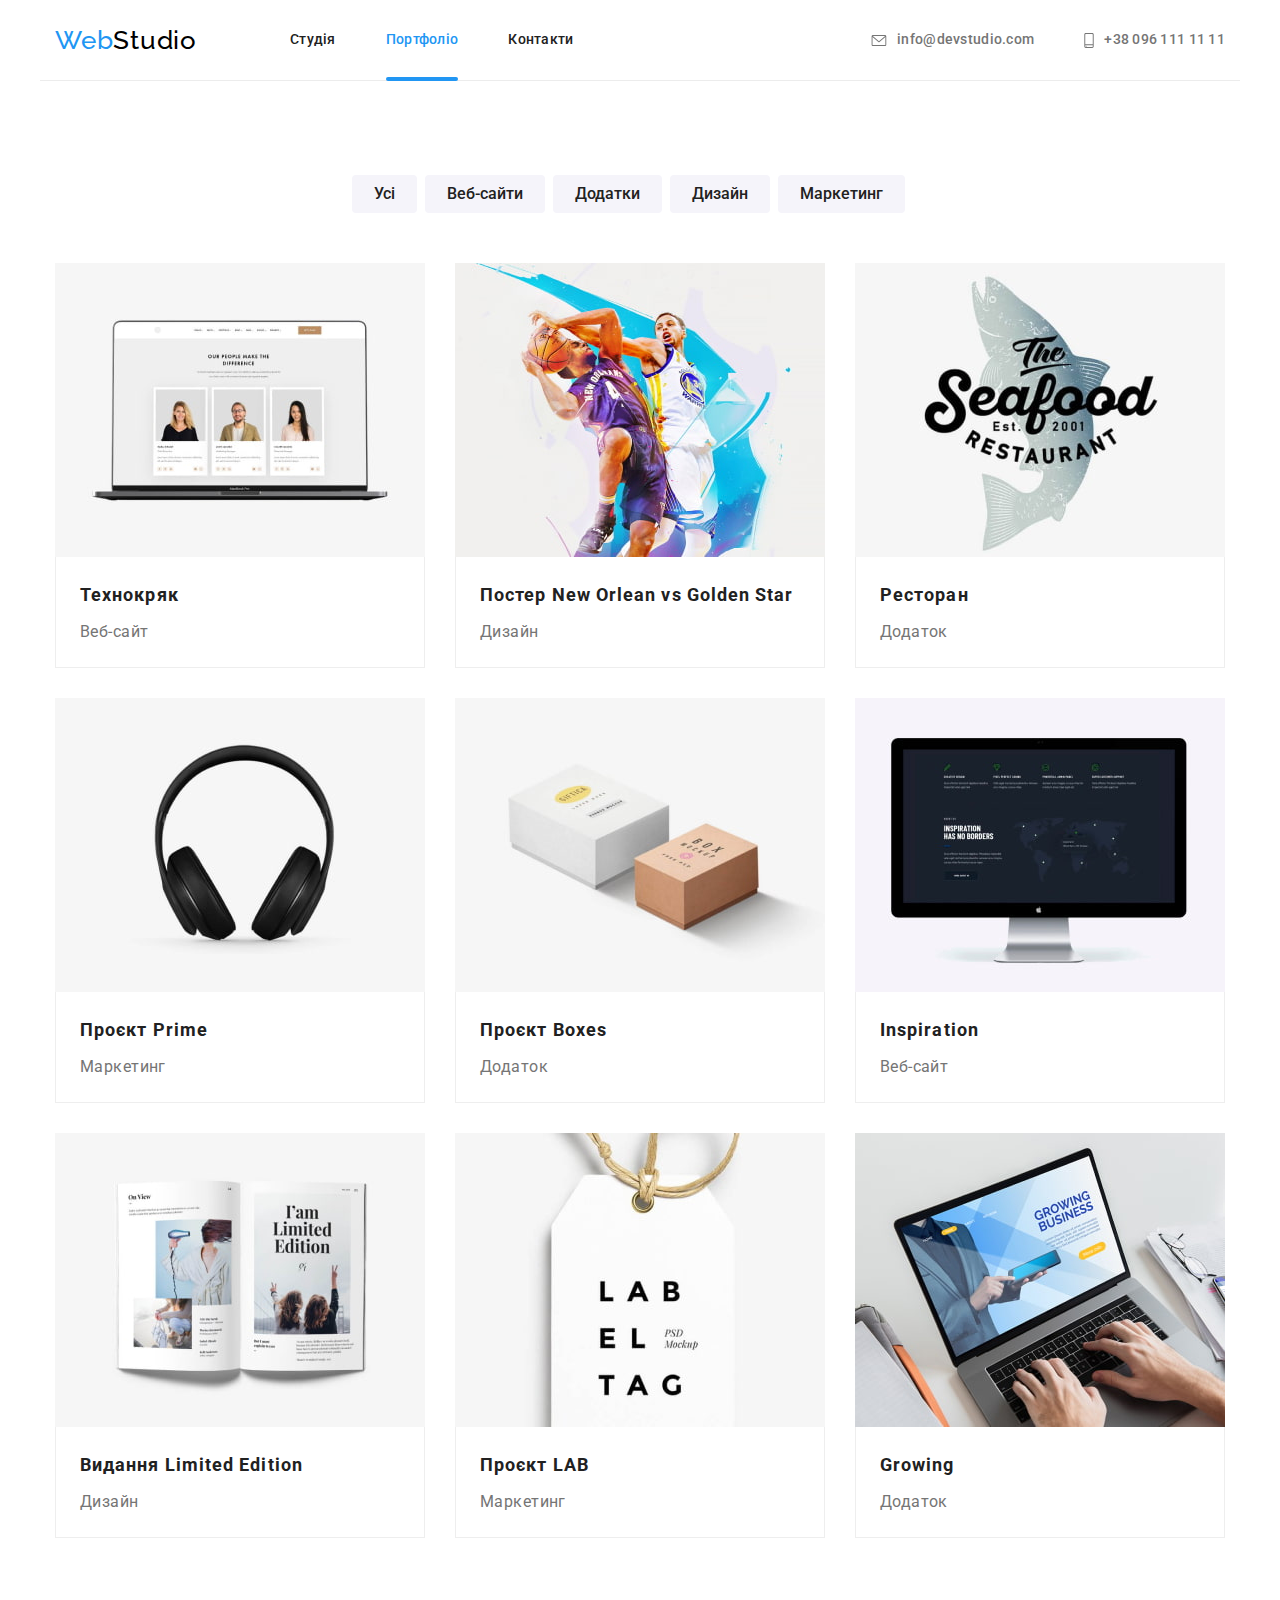
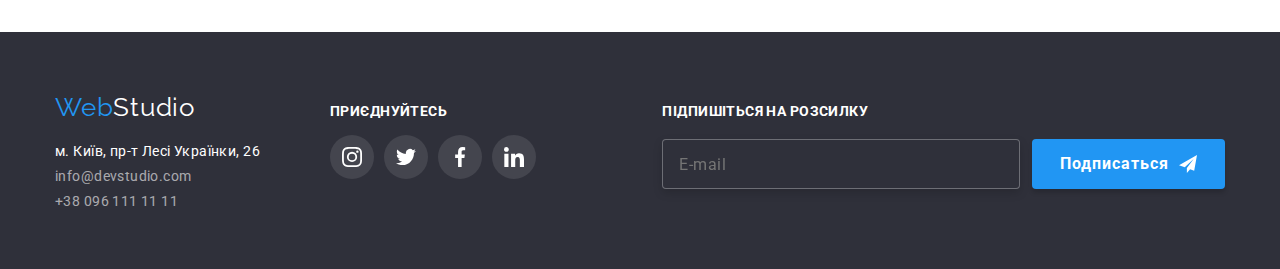
==== portfolio.html @ bc1f56de "1" ====
<!DOCTYPE html>
<html lang="uk">
  <head>
    <meta charset="UTF-8" />
    <meta http-equiv="X-UA-Compatible" content="IE=edge" />
    <meta name="viewport" content="width=device-width, initial-scale=1.0" />
    <title>портфоліо WebStudio</title>
    <link
      href="https://fonts.googleapis.com/css2?family=Raleway:wght@700&family=Roboto:wght@400;500;700;900&display=swap"
      rel="stylesheet"
    />
    <link
      rel="stylesheet"
      href="https://cdnjs.cloudflare.com/ajax/libs/modern-normalize/1.1.0/modern-normalize.min.css"
    />
    <link rel="stylesheet" href="./css/styles.css" />
  </head>
  <body>
    <header class="container">
      <div class="site__header">
        <nav class="site__nav">
          <a lang="en" href="./index.html" class="site__logo">
            <span class="site__halflogo">Web</span>Studio</a
          >
          <ul class="nav__menu">
            <li>
              <a href="./index.html" class="nav__link">Студія</a>
            </li>
            <li><a href="./portfolio.html" class="nav__link nav__link--current">Портфоліо</a></li>
            <li><a href="" class="nav__link">Контакти</a></li>
          </ul>
        </nav>
        <ul class="contacts">
          <li class="contacts__item">
            <a lang="en" href="mailto:info@devstudio.com" class="contacts__link">
              <svg class="contacts__icon" width="16" height="12">
                <use href="./images/icons.svg#icon-envelope"></use>
              </svg>
              info@devstudio.com
            </a>
          </li>
          <li class="contacts__item">
            <a href="tel:+380961111111" class="contacts__link">
              <svg class="contacts__icon" width="10" height="16">
                <use href="./images/icons.svg#icon-smartphone"></use>
              </svg>
              +38 096 111 11 11
            </a>
          </li>
        </ul>
      </div>
    </header>

    <main>
      <section class="section">
        <div class="container">
          <h1 class="hidden">Наше портфоліо</h1>
          <ul class="portfolio-filter">
            <li class="portfolio-filter__item">
              <button type="button" class="portfolio-filter__button">Усі</button>
            </li>
            <li class="portfolio-filter__item">
              <button type="button" class="portfolio-filter__button">Веб-сайти</button>
            </li>
            <li class="portfolio-filter__item">
              <button type="button" class="portfolio-filter__button">Додатки</button>
            </li>
            <li class="portfolio-filter__item">
              <button type="button" class="portfolio-filter__button">Дизайн</button>
            </li>
            <li class="portfolio-filter__item">
              <button type="button" class="portfolio-filter__button">Маркетинг</button>
            </li>
          </ul>
          <ul class="portfolio-project">
            <li class="portfolio-project__item">
              <a href="" class="project">
                <div class="project__overlay">
                  <img src="./images/8.jpg" alt="Технокряк" width="370" height="294" />
                  <div class="project__overlay project__overlay--active">
                    <p class="project__overlay-text">
                      Ресурс пропонує комплексні пропозиції з різним рівнем функціоналу та сервісів.
                      Все це дозволить відвідувачу отримати вичерпні відомості про компанію чи
                      приватну особу.
                    </p>
                  </div>
                </div>
                <div class="project__border">
                  <h2 class="project__title">Технокряк</h2>
                  <p class="project__category">Веб-сайт</p>
                </div>
              </a>
            </li>
            <li class="portfolio-project__item">
              <a href="" class="project">
                <div class="project__overlay">
                  <img
                    src="./images/9.jpg"
                    alt="Постер New Orlean vs Golden Star"
                    width="370"
                    height="294"
                  />
                  <div class="project__overlay project__overlay--active">
                    <p class="project__overlay-text">
                      Ресурс пропонує комплексні пропозиції з різним рівнем функціоналу та сервісів.
                      Все це дозволить відвідувачу отримати вичерпні відомості про компанію чи
                      приватну особу.
                    </p>
                  </div>
                </div>
                <div class="project__border">
                  <h2 class="project__title">Постер New Orlean vs Golden Star</h2>
                  <p class="project__category">Дизайн</p>
                </div>
              </a>
            </li>
            <li class="portfolio-project__item">
              <a href="" class="project">
                <div class="project__overlay">
                  <img src="./images/10.jpg" alt="Ресторан Seafood" width="370" height="294" />
                  <div class="project__overlay project__overlay--active">
                    <p class="project__overlay-text">
                      Ресурс пропонує комплексні пропозиції з різним рівнем функціоналу та сервісів.
                      Все це дозволить відвідувачу отримати вичерпні відомості про компанію чи
                      приватну особу.
                    </p>
                  </div>
                </div>
                <div class="project__border">
                  <h2 class="project__title">Ресторан</h2>
                  <p class="project__category">Додаток</p>
                </div>
              </a>
            </li>
            <li class="portfolio-project__item">
              <a href="" class="project">
                <div class="project__overlay">
                  <img src="./images/11.jpg" alt="Проєкт Prime" width="370" height="294" />
                  <div class="project__overlay project__overlay--active">
                    <p class="project__overlay-text">
                      Ресурс пропонує комплексні пропозиції з різним рівнем функціоналу та сервісів.
                      Все це дозволить відвідувачу отримати вичерпні відомості про компанію чи
                      приватну особу.
                    </p>
                  </div>
                </div>
                <div class="project__border">
                  <h2 class="project__title">Проєкт Prime</h2>
                  <p class="project__category">Маркетинг</p>
                </div>
              </a>
            </li>
            <li class="portfolio-project__item">
              <a href="" class="project">
                <div class="project__overlay">
                  <img src="./images/12.jpg" alt="Проєкт Boxes" width="370" height="294" />
                  <div class="project__overlay project__overlay--active">
                    <p class="project__overlay-text">
                      Ресурс пропонує комплексні пропозиції з різним рівнем функціоналу та сервісів.
                      Все це дозволить відвідувачу отримати вичерпні відомості про компанію чи
                      приватну особу.
                    </p>
                  </div>
                </div>
                <div class="project__border">
                  <h2 class="project__title">Проєкт Boxes</h2>
                  <p class="project__category">Додаток</p>
                </div>
              </a>
            </li>
            <li class="portfolio-project__item">
              <a href="" class="project">
                <div class="project__overlay">
                  <img
                    src="./images/13.jpg"
                    alt="Inspiration has no project__borders"
                    width="370"
                    height="294"
                  />
                  <div class="project__overlay project__overlay--active">
                    <p class="project__overlay-text">
                      Ресурс пропонує комплексні пропозиції з різним рівнем функціоналу та сервісів.
                      Все це дозволить відвідувачу отримати вичерпні відомості про компанію чи
                      приватну особу.
                    </p>
                  </div>
                </div>
                <div class="project__border">
                  <h2 class="project__title">Inspiration</h2>
                  <p class="project__category">Веб-сайт</p>
                </div>
              </a>
            </li>
            <li class="portfolio-project__item">
              <a href="" class="project">
                <div class="project__overlay">
                  <img
                    src="./images/14.jpg"
                    alt="Видання Limited Edition"
                    width="370"
                    height="294"
                  />
                  <div class="project__overlay project__overlay--active">
                    <p class="project__overlay-text">
                      Ресурс пропонує комплексні пропозиції з різним рівнем функціоналу та сервісів.
                      Все це дозволить відвідувачу отримати вичерпні відомості про компанію чи
                      приватну особу.
                    </p>
                  </div>
                </div>
                <div class="project__border">
                  <h2 class="project__title">Видання Limited Edition</h2>
                  <p class="project__category">Дизайн</p>
                </div>
              </a>
            </li>
            <li class="portfolio-project__item">
              <a href="" class="project">
                <div class="project__overlay">
                  <img src="./images/15.jpg" alt="Проєкт LAB" width="370" height="294" />
                  <div class="project__overlay project__overlay--active">
                    <p class="project__overlay-text">
                      Ресурс пропонує комплексні пропозиції з різним рівнем функціоналу та сервісів.
                      Все це дозволить відвідувачу отримати вичерпні відомості про компанію чи
                      приватну особу.
                    </p>
                  </div>
                </div>
                <div class="project__border">
                  <h2 class="project__title">Проєкт LAB</h2>
                  <p class="project__category">Маркетинг</p>
                </div>
              </a>
            </li>
            <li class="portfolio-project__item">
              <a href="" class="project">
                <div class="project__overlay">
                  <img src="./images/16.jpg" alt="Growing Business" width="370" height="294" />
                  <div class="project__overlay project__overlay--active">
                    <p class="project__overlay-text">
                      Ресурс пропонує комплексні пропозиції з різним рівнем функціоналу та сервісів.
                      Все це дозволить відвідувачу отримати вичерпні відомості про компанію чи
                      приватну особу.
                    </p>
                  </div>
                </div>
                <div class="project__border">
                  <h2 class="project__title">Growing</h2>
                  <p class="project__category">Додаток</p>
                </div>
              </a>
            </li>
          </ul>
        </div>
      </section>
    </main>

    <footer class="footer">
      <div class="container container__footer">
        <div>
          <a lang="en" href="./index.html" class="site__logo site__logo--white">
            <span class="site__halflogo">Web</span>Studio</a
          >
          <address class="address">
            <ul class="address__list">
              <li class="address__item">
                <a
                  class="address__link"
                  href="https://www.google.com/maps/place/%D0%B1%D1%83%D0%BB.+%D0%9B%D0%B5%D1%81%D0%B8+%D0%A3%D0%BA%D1%80%D0%B0%D0%B8%D0%BD%D0%BA%D0%B8,+26,+%D0%9A%D0%B8%D0%B5%D0%B2,+02000/@50.4265807,30.5383858,17z/data=!3m1!4b1!4m5!3m4!1s0x40d4cf0e033ecbe9:0x57a4dffefec77da0!8m2!3d50.4265807!4d30.5383858"
                  target="_blank"
                  rel="noopener noreferrer"
                  >м. Київ, пр-т Лесі Українки, 26</a
                >
              </li>
              <li class="address__item">
                <a lang="en" href="mailto:info@devstudio.com" class="contacts-footer">
                  info@devstudio.com</a
                >
              </li>
              <li class="address__item">
                <a href="tel:+380961111111" class="contacts-footer">+38 096 111 11 11</a>
              </li>
            </ul>
          </address>
        </div>
        <div>
          <b class="makeit">ПРИЄДНУЙТЕСЬ</b>
          <ul class="social-networks">
            <li class="social-networks__item">
              <a href="" class="social-networks__link social-networks__link--white">
                <svg class="social-networks__icon" width="20" height="20">
                  <use href="./images/icons.svg#icon-instagram"></use>
                </svg>
              </a>
            </li>
            <li class="social-networks__item">
              <a href="" class="social-networks__link social-networks__link--white">
                <svg class="social-networks__icon" width="20" height="20">
                  <use href="./images/icons.svg#icon-twitter"></use>
                </svg>
              </a>
            </li>
            <li class="social-networks__item">
              <a href="" class="social-networks__link social-networks__link--white">
                <svg class="social-networks__icon" width="20" height="20">
                  <use href="./images/icons.svg#icon-facebook"></use>
                </svg>
              </a>
            </li>
            <li class="social-networks__item">
              <a href="" class="social-networks__link social-networks__link--white">
                <svg class="social-networks__icon" width="20" height="20">
                  <use href="./images/icons.svg#icon-linkedin"></use>
                </svg>
              </a>
            </li>
          </ul>
        </div>
        <div class="form-subscribe">
          <form class="form-subscribe__body">
            <b class="makeit">ПІДПИШІТЬСЯ НА РОЗСИЛКУ</b>
            <div class="form-subscribe__content">
              <label for="mail"></label>
              <input
                class="form-subscribe__input"
                type="email"
                name="mail"
                id="mail"
                placeholder="E-mail"
              />
              <button class="form-subscribe__button" type="button">
                Подписаться
                <svg class="form-subscribe__icon" width="18" height="18">
                  <use href="./images/icons.svg#icon-icon-send"></use>
                </svg>
              </button>
            </div>
          </form>
        </div>
      </div>
    </footer>
        </div>
      </div>
    </footer>
  </body>
</html>
---- css/styles.css ----
/*  ОСНОВНОЕ */

:root {
  --primary-text-color: #212121;
  --interactive-color: #2196f3;
  --secondary-text-color: #757575;
  --background-text-color: #ffffff;
  --logo-color-header: #000000;
  --footer-backgroud-color: #2f303a;
  --background-section-color: #f5f4fa;
  --border-color: #eeeeee;
  --color-icons: #afb1b8;
}

body {
  background-color: #ffffff;
  color: var(--primary-text-color);
  font-family: Roboto, sans-serif;
  font-size: 14px;
  letter-spacing: 0.03em;
}

.container {
  margin-right: auto;
  margin-left: auto;
  width: 1200px;
  padding-left: 15px;
  padding-right: 15px;
}

.section {
  padding-top: 94px;
  padding-bottom: 94px;
  background-color: var(--background-text-color);
}

.section:nth-child(2) {
  padding-bottom: 0px;
}

.section:nth-child(4) {
  background-color: var(--background-section-color);
}

h1,
h2,
h3,
h4,
h5,
h6 {
  margin-top: 0;
  margin-bottom: 0;
}

p {
  margin-top: 0;
  margin-bottom: 0;
}

ul {
  margin: 0;
  padding: 0;
  list-style: none;
}

img {
  display: block;
  max-width: 100%;
  height: auto;
}

/* ЛОГОТИП ХЕДЕР */

.site__halflogo {
  color: var(--interactive-color);
}

.site__logo {
  color: var(--logo-color-header);
  font-family: Raleway, sans-serif;
  font-size: 26px;
  line-height: 1.19;
  text-decoration: none;
  letter-spacing: 0.03em;
}

/* ХЕДЕР */

header {
  border-bottom: 1px solid #ececec;
}

.site__header {
  display: flex;
  color: var(--secondary-text-color);
  letter-spacing: 0.02em;
  font-weight: 500;
  line-height: 1.14;
  align-items: center;
}

.site__nav {
  display: flex;
  align-items: center;
}

.nav__menu {
  display: flex;
  margin-left: 93px;
  gap: 50px;

  transition-property: color;
  transition-duration: 250ms;
  transition-timing-function: cubic-bezier(0.4, 0, 0.2, 1);
}

.nav__menu .link:hover,
.nav__menu .link:focus {
  color: var(--interactive-color);
}

.nav__link {
  padding-top: 32px;
  padding-bottom: 32px;
  display: block;
}

.contacts {
  display: flex;
  list-style: none;
  margin-left: auto;
}

.contacts__item:last-child {
  margin-left: 50px;
}

.contacts__link {
  display: flex;
  color: var(--secondary-text-color);
  letter-spacing: 0.02em;
  text-decoration: none;
  fill: currentColor;
  align-items: center;

  transition-property: color, fill;
  transition-duration: 250ms;
  transition-timing-function: cubic-bezier(0.4, 0, 0.2, 1);
}

.contacts__link:hover,
.contacts__link:focus {
  fill: var(--interactive-color);
  color: var(--interactive-color);
}

.contacts__icon {
  margin-right: 10px;
  padding-top: 1px;
}

/* НИЖНЕЕ ПОДЧЕРКИВАНИЕ */

.nav__link {
  text-decoration: none;
  color: var(--primary-text-color);
}

.nav__link:hover,
.nav__link:focus {
  color: var(--interactive-color);
}

.nav__link--current {
  position: relative;
  color: var(--interactive-color);
}

.nav__link--current::after {
  content: '';
  position: absolute;
  background-color: var(--interactive-color);
  border-radius: 2px;
  width: 100%;
  height: 4px;
  bottom: -1px;
  left: 0;
}

/* ГЛАВНАЯ СЕКЦИЯ */

.hero__page {
  padding-top: 200px;
  padding-bottom: 200px;
  text-align: center;
}

.hero__title {
  color: var(--background-text-color);
  letter-spacing: 0.06em;
  font-size: 44px;
  line-height: 1.36;
  font-weight: 900;
  width: 696px;
  margin-left: auto;
  margin-right: auto;
}

.hero__overlay {
  height: 600px;
  max-width: 1600px;
  margin-left: auto;
  margin-right: auto;
  background-image: linear-gradient(to right, rgba(47, 48, 58, 0.4), rgba(47, 48, 58, 0.4)),
    url(../images/main-background.jpg);
  background-size: cover;
  background-position: center;
  background-color: #c4c4c4;
}

.hero__button {
  color: var(--background-text-color);
  background-color: var(--interactive-color);
  letter-spacing: 0.06em;
  font-weight: 700;
  font-size: 16px;
  line-height: 1.88;
  cursor: pointer;
  border-radius: 4px;
  padding: 10px 32px;
  min-width: 130px;
  border: 0 solid transparent;
  margin-top: 30px;

  transition-property: box-shadow, background-color;
  transition-duration: 250ms;
  transition-timing-function: cubic-bezier(0.4, 0, 0.2, 1);
}

/* СЕКЦИЯ ПРЕИМУЩЕСТВА */

.advantage {
  display: flex;
  padding: initial;
  gap: 30px;
}

.advantage__item {
  width: 270px;
  margin-right: 30px;
  list-style: none;
  background-color: var(--background-text-color);
  text-align: left;
  margin: 0;
}

.advantage__body {
  background-color: var(--background-section-color);
  border-radius: 4px;
  margin-bottom: 30px;
  height: 120px;
  display: flex;
  align-items: center;
  justify-content: center;
}

.advantage__subtitle {
  color: var(--primary-text-color);
  font-weight: 700;
  line-height: 1.14;
  margin-bottom: 10px;
  font-size: 14px;
}

.advantage__text {
  color: var(--secondary-text-color);
  line-height: 1.71;
}

/* СЕКЦИЯ СПЕЦИАЛИЗАЦИЯ */

.specialization {
  display: flex;
  padding: initial;
  list-style: none;
}

.specialization__item {
  margin-right: 30px;
  background-color: var(--border-color);
}

.specialization__item:last-child {
  margin-right: 0;
}

.section__title {
  text-align: center;
  font-size: 36px;
  line-height: 1.16;
  font-weight: 700;
  margin-bottom: 50px;
  color: var(--primary-text-color);
}

.specialization__body {
  position: relative;
}

.specialization__text {
  position: absolute;

  font-style: normal;
  font-weight: 700;
  line-height: 1.14;
  letter-spacing: 0.03em;
  color: var(--background-text-color);

  padding-bottom: 27px;
  bottom: 0px;
  transition: 250ms opacity cubic-bezier(0.4, 0, 0.2, 1);
  opacity: 1;
  width: 100%;
  height: 100%;
  display: flex;
  align-items: flex-end;
  justify-content: center;
}

.specialization__body::before {
  content: '';
  position: absolute;

  width: 370px;
  height: 70px;
  background: rgba(47, 48, 58, 0.8);
  opacity: 1;
  bottom: 0;
  transition: 250ms opacity cubic-bezier(0.4, 0, 0.2, 1);
}

/* СЕКЦИЯ КОМАНДА */

.teammates {
  display: flex;
}

.teammates__item {
  margin-right: 30px;
  background-color: var(--background-text-color);
  box-shadow: 0px 1px 3px rgba(0, 0, 0, 0.12), 0px 1px 1px rgba(0, 0, 0, 0.14),
    0px 2px 1px rgba(0, 0, 0, 0.2);
  border-radius: 0px 0px 4px 4px;
  text-align: center;
}

.teammates__item:last-child {
  margin-right: 0;
}

.teammates__name {
  color: var(--primary-text-color);
  font-weight: 500;
  font-size: 16px;
  line-height: 1.19;
}

.teammates__profession {
  color: var(--secondary-text-color);
  font-size: 16px;
  line-height: 1.19;
  margin-top: 10px;
}

.teammates__text {
  padding-top: 30px;
  padding-bottom: 30px;
}

.social-networks {
  display: flex;
  justify-content: center;
  gap: 10px;
  padding-top: 16px;
}

.social-networks__item {
  width: 44px;
}

.social-networks__link {
  fill: var(--color-icons);
  height: 44px;
  width: 100%;
  display: flex;
  justify-content: center;
  align-items: center;
  background-color: #2196f3;
  background: rgba(255, 255, 255, 0.1);
  border-radius: 50%;

  transition-property: fill, border-radius, background-color;
  transition-duration: 250ms;
  transition-timing-function: cubic-bezier(0.4, 0, 0.2, 1);
}

.social-networks__link:hover,
.social-networks__link:focus {
  fill: var(--background-text-color);
  background-color: var(--interactive-color);
  border-radius: 50%;
}

/* СЕКЦИЯ ПОРТФОЛИО (Кнопки) */

.portfolio-filter {
  display: flex;
  list-style: none;
  padding-left: 0;
  margin-bottom: 50px;
  gap: 8px;
}

.portfolio-filter__item:last-child {
  margin-right: 298px;
}

.portfolio-filter__item:first-child {
  margin-left: 297px;
}

.portfolio-filter__button:hover,
.portfolio-filter__button:focus {
  box-shadow: 0px 4px 4px rgba(0, 0, 0, 0.15);
  background-color: var(--interactive-color);
  color: var(--background-text-color);
  box-shadow: 0px 3px 1px rgba(0, 0, 0, 0.1), 0px 1px 2px rgba(0, 0, 0, 0.08),
    0px 2px 2px rgba(0, 0, 0, 0.12);
}

.portfolio-filter__button {
  font-family: inherit;
  color: var(--primary-text-color);
  background-color: var(--background-section-color);
  font-weight: 500;
  font-size: 16px;
  line-height: 1.63;
  cursor: pointer;
  border-radius: 4px;
  padding: 6px 22px;
  border: 0 solid transparent;

  transition-property: box-shadow, color, background-color;
  transition-duration: 250ms;
  transition-timing-function: cubic-bezier(0.4, 0, 0.2, 1);
}

/* Секция ПОРТФОЛИО (ПРОЕКТЫ) */

.portfolio {
  background-color: var(--background-text-color);
}

.portfolio-project {
  display: flex;
  flex-wrap: wrap;
  list-style: none;
  padding-left: 0;
}

.portfolio-project__item {
  width: calc((100% - 2 * 30px) / 3);
  background-color: var(--background-text-color);
  margin-right: 30px;
  margin-bottom: 30px;
}

.portfolio-project__item:nth-child(3n) {
  margin-right: 0;
}

.portfolio-project__item:nth-last-child(-n + 3) {
  margin-bottom: 0;
}

.project {
  display: block;
  text-decoration: none;

  transition-property: box-shadow;
  transition-duration: 250ms;
  transition-timing-function: cubic-bezier(0.4, 0, 0.2, 1);
}

.project:hover {
  box-shadow: 0px 1px 1px rgba(0, 0, 0, 0.12), 0px 4px 4px rgba(0, 0, 0, 0.06),
    1px 4px 6px rgba(0, 0, 0, 0.16);
}

.project__title {
  color: var(--primary-text-color);
  font-size: 18px;
  line-height: 2;
  letter-spacing: 0.06em;
}

.project__category {
  color: var(--secondary-text-color);
  font-size: 16px;
  line-height: 1.88;
  margin-top: 4px;
}

.project__border {
  padding-top: 20px;
  padding-bottom: 20px;
  padding-left: 24px;
  padding-right: 24px;
  border-left: 1px solid var(--border-color);
  border-right: 1px solid var(--border-color);
  border-bottom: 1px solid var(--border-color);
}

/*ОВЕРЛЕЙ ПОРТФОЛИО*/

.project__overlay {
  position: relative;
  overflow: hidden;
}

.project__overlay--active {
  position: absolute;
  display: flex;
  width: 100%;
  height: 100%;
  opacity: 1;
  transition: opacity 250ms cubic-bezier(0.4, 0, 0.2, 1);
  background: rgba(33, 150, 243, 0.9);
}

.portfolio-project__item:hover .project__overlay--active,
.portfolio-project__item:focus .project__overlay--active {
  top: 100%;
  transform: translate(0%, -100%);
  transition: transform 250ms cubic-bezier(0.4, 0, 0.2, 1);
}

.project__overlay-text {
  color: var(--background-text-color);
  font-size: 18px;
  line-height: 1.56;
  letter-spacing: 0.03em;
  display: flex;
  align-items: center;
  padding-left: 24px;
  padding-right: 24px;
}

/* СЕКЦИЯ ПОСТОЯННЫХ КЛИЕНТОВ */

.clients {
  display: flex;
  gap: 30px;
}

.clients__link {
  display: block;
  border: 1px solid var(--color-icons);
  border-radius: 4px;
  cursor: pointer;
  width: 170px;
  height: 92px;
  fill: var(--color-icons);
  display: flex;
  align-items: center;
  justify-content: center;

  transition-property: fill, border-color;
  transition-duration: 250ms;
  transition-timing-function: cubic-bezier(0.4, 0, 0.2, 1);
}

.clients__link:hover,
.clients__link:focus {
  fill: var(--interactive-color);
  border-color: var(--interactive-color);
}

/* ФУТЕР */

.footer {
  color: var(--background-text-color);
  padding-top: 60px;
  padding-bottom: 60px;
  background-color: var(--footer-backgroud-color);
}

.container__footer {
  display: flex;
  align-items: baseline;
}

.site__logo--white {
  color: var(--background-text-color);
}

.address {
  font-style: normal;
  margin-top: 20px;
}

.address__list {
  display: block;
  flex-wrap: wrap;
  padding: initial;
  margin-right: 70px;
}

.address__item {
  margin-bottom: 9px;
  list-style: none;
}

.address__item:last-child {
  margin-bottom: 0;
}

.makeit {
  font-weight: 700;
  font-size: 14px;
  line-height: 1.14px;
  letter-spacing: 0.03em;
  color: var(--background-text-color);
}

.address__link {
  transition-property: color;
  transition-duration: 250ms;
  transition-timing-function: cubic-bezier(0.4, 0, 0.2, 1);
  text-decoration: none;
  color: var(--background-text-color);
}

.address__link:hover,
.address__link:focus {
  color: var(--interactive-color);
}

.social-networks__link--white {
  fill: var(--background-text-color);
}

/* ФОРМА ФУТЕР*/

.form-subscribe {
  display: flex;
  margin-left: auto;
  background-color: #2196f3;
  background-color: var(--footer-backgroud-color);
}

.form-subscribe__body {
  display: block;
}

.form-title {
  font-weight: 700;
  line-height: 1.14;
  letter-spacing: 0.03em;
  color: var(--background-text-color);
}

.form-subscribe__content {
  margin-top: 20px;
  display: flex;
}

.form-subscribe__input {
  font-size: 16px;
  line-height: 20px;
  letter-spacing: 0.03em;

  background-color: var(--footer-backgroud-color);
  border: 1px solid rgba(255, 255, 255, 0.3);
  filter: drop-shadow(0px 4px 4px rgba(0, 0, 0, 0.15));
  color: var(--background-text-color);
  border-radius: 4px;
  width: 358px;
  height: 50px;
  padding-left: 16px;
}

.form-subscribe__button {
  background-color: var(--interactive-color);
  font-family: 'Roboto';
  font-weight: 700;
  font-size: 16px;
  line-height: 1.88;

  letter-spacing: 0.06em;

  color: var(--background-text-color);
  box-shadow: 0px 4px 4px rgba(0, 0, 0, 0.15);
  border-radius: 4px;

  padding: 10px 28px 10px 28px;

  cursor: pointer;

  display: flex;
  align-items: center;

  margin-left: 12px;

  border: none;
}

.form-subscribe__icon {
  margin-left: 10px;
  fill: var(--background-text-color);
}

/* КОНТАКТЫ ФУТЕР */

.contacts-footer {
  color: rgba(255, 255, 255, 0.6);
  text-decoration: none;
  font-weight: normal;
  display: block;

  transition-property: color;
  transition-duration: 250ms;
  transition-timing-function: cubic-bezier(0.4, 0, 0.2, 1);
}

.contacts-footer:hover,
.contacts-footer:focus {
  color: var(--interactive-color);
}

/* СПРЯТАННЫЙ ЕЛЕМЕНТ */

.hidden {
  position: absolute;
  white-space: nowrap;
  width: 0;
  height: 0;
  overflow: hidden;
}

/* МОДАЛЬНОЕ ОКНО */

.backdrop {
  position: fixed;
  top: 0;
  bottom: 0;
  width: 100%;
  height: 100%;
  background-color: rgba(0, 0, 0, 0.2);

  opacity: 1;
  transition: opacity 250ms cubic-bezier(0.4, 0, 0.2, 1);
  transition: background-color 250ms cubic-bezier(0.4, 0, 0.2, 1);
}

.backdrop.is-hidden {
  pointer-events: none;
  opacity: 0;
  transition: opacity 250ms cubic-bezier(0.4, 0, 0.2, 1);
}

.modal {
  position: absolute;
  top: 50%;
  left: 50%;
  transform: translate(-50%, -50%) scale(1);
  padding: 40px 40px 40px 40px;

  background: var(--background-text-color);
  box-shadow: 0px 1px 3px rgba(0, 0, 0, 0.12), 0px 1px 1px rgba(0, 0, 0, 0.14),
    0px 2px 1px rgba(0, 0, 0, 0.2);
  border-radius: 4px;

  width: 528px;
  background-color: var(--background-text-color);

  transition: transform 250ms cubic-bezier(0.4, 0, 0.2, 1);
}

.modal__close-button {
  background-color: #ffffff;
  border: none;
  position: absolute;
  top: -7%;
  right: -9%;
}

.modal__close-icon {
  background: #ffffff;
  border: 1px solid rgba(0, 0, 0, 0.1);
  border-radius: 50%;

  cursor: pointer;
  padding: 5px;
}

.modal__close-button:hover,
.modal__close-button:focus {
  fill: var(--interactive-color);
  transition: fill 250ms cubic-bezier(0.4, 0, 0.2, 1);
}

.backdrop.is-hidden .modal {
  transform: translate(-50%, -50%) scale(0.9);
  transition: transform 2500ms cubic-bezier(0.4, 0, 0.2, 1);
}

/* ОФОРМЛЕНИЕ МОДАЛКИ */

.modal__title {
  display: flex;
  justify-content: center;
  font-family: 'Roboto';
  font-weight: 700;
  font-size: 1.15;
  line-height: 23px;
  letter-spacing: 0.03em;
  color: var(--primary-text-color);
  margin-bottom: 12px;
  font-size: 20px;
}

.modal__form-field {
  display: block;
  position: relative;
}

.modal__form {
  position: relative;
}

.modal__form-input {
  width: 100%;
  border: 1px solid rgba(33, 33, 33, 0.2);
  border-radius: 4px;
  height: 40px;
  cursor: pointer;
  padding-left: 42px;
}

.modal__form-input:hover {
  border-color: var(--interactive-color);
  transition: border-color 250ms cubic-bezier(0.4, 0, 0.2, 1);
}

.modal__form-field:hover .modal__input-icon {
  fill: var(--interactive-color);
  transition: fill 250ms cubic-bezier(0.4, 0, 0.2, 1);
}

.modal__form-input:focus ~ svg {
  fill: var(--interactive-color);
  transition: fill 250ms cubic-bezier(0.4, 0, 0.2, 1);
}

.modal__form-textarea {
  width: 100%;
  height: 120px;
  resize: none;
  border: 1px solid rgba(33, 33, 33, 0.2);
  border-radius: 4px;
  margin-top: 4px;
  margin-bottom: 10px;
  padding-top: 12px;
  padding-left: 16px;
  cursor: pointer;
}

.modal__form-textarea:hover,
.modal__form-textarea:focus {
  border-color: var(--interactive-color);
  transition: border-color 250ms cubic-bezier(0.4, 0, 0.2, 1);
}

.modal__checkbox-body {
  display: flex;
  justify-content: center;
  align-items: center;
  line-height: 1.71;
  letter-spacing: 0.03em;
  color: var(--secondary-text-color);
}

.modal__form-input {
  margin-top: 4px;
  margin-bottom: 10px;
}

.modal__contract-link {
  color: var(--interactive-color);
}

.modal__submit-button {
  font-family: 'Roboto';
  font-weight: 700;
  font-size: 16px;
  line-height: 1.86;
  letter-spacing: 0.06em;
  color: var(--background-text-color);

  background: var(--interactive-color);
  box-shadow: 0px 4px 4px rgba(0, 0, 0, 0.15);
  border-radius: 4px;
  padding: 10px 52px 10px 52px;
  border: none;
  margin-top: 30px;
  cursor: pointer;
}

.modal__submit-body {
  display: flex;
  justify-content: center;
}

.modal__form-text {
  line-height: 1.17;
  letter-spacing: 0.01em;
  color: var(--secondary-text-color);
}

.modal__form-input {
  position: relative;
}

.modal__input-icon {
  position: absolute;
  top: 45%;
  left: 12px;
  pointer-events: none;
}

.modal__checkbox-input {
  -webkit-appearance: none;
  -moz-appearance: none;
  appearance: none;
  position: absolute;
}

.modal__icon-agreement {
  margin-right: 7px;
}

.modal__checkbox-input:checked + .modal__icon-agreement {
  opacity: 1;
  transition: opacity 250ms cubic-bezier(0.4, 0, 0.2, 1);
  border: 0.2px solid var(--background-text-color);
  transition: border 250ms cubic-bezier(0.4, 0, 0.2, 1);
}

.modal__checkbox-input + .modal__icon-agreement {
  opacity: 0;
  transition: opacity 250ms cubic-bezier(0.4, 0, 0.2, 1);
}

.modal__checkbox-input:checked + .modal__icon-agreement {
  opacity: 1;
  transition: opacity 250ms cubic-bezier(0.4, 0, 0.2, 1);
  border: 0.2px solid var(--background-text-color);
  transition: border 250ms cubic-bezier(0.4, 0, 0.2, 1);
}

.modal__checkbox-input + .modal__icon-agreement {
  opacity: 0;
  transition: opacity 250ms cubic-bezier(0.4, 0, 0.2, 1);
}

.modal__icon-border {
  position: absolute;
  margin-right: 390px;
}

.modal__checkbox-input:checked ~ .modal__icon-border {
  opacity: 0;
  transition: opacity 250ms cubic-bezier(0.4, 0, 0.2, 1);
}

.modal__checkbox-input ~ .modal__icon-border {
  opacity: 1;
  transition: opacity 250ms cubic-bezier(0.4, 0, 0.2, 1);
}
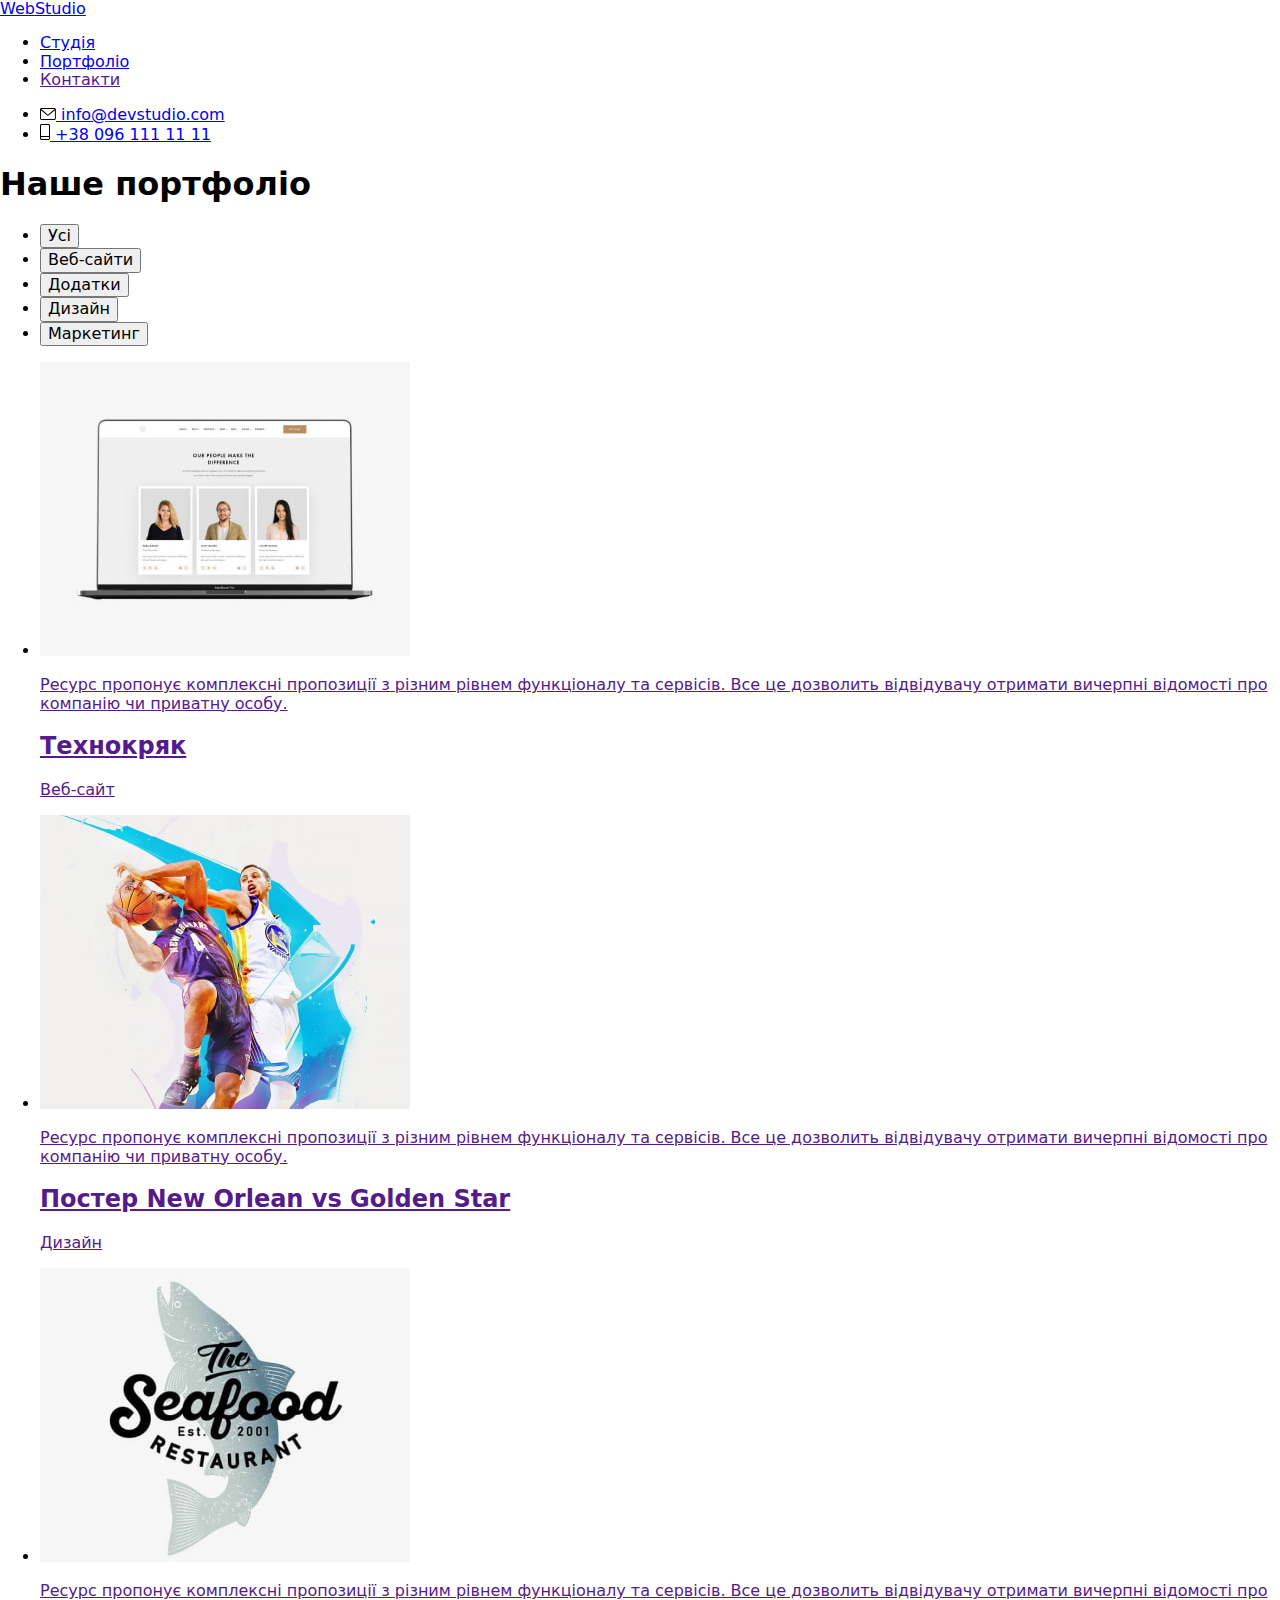
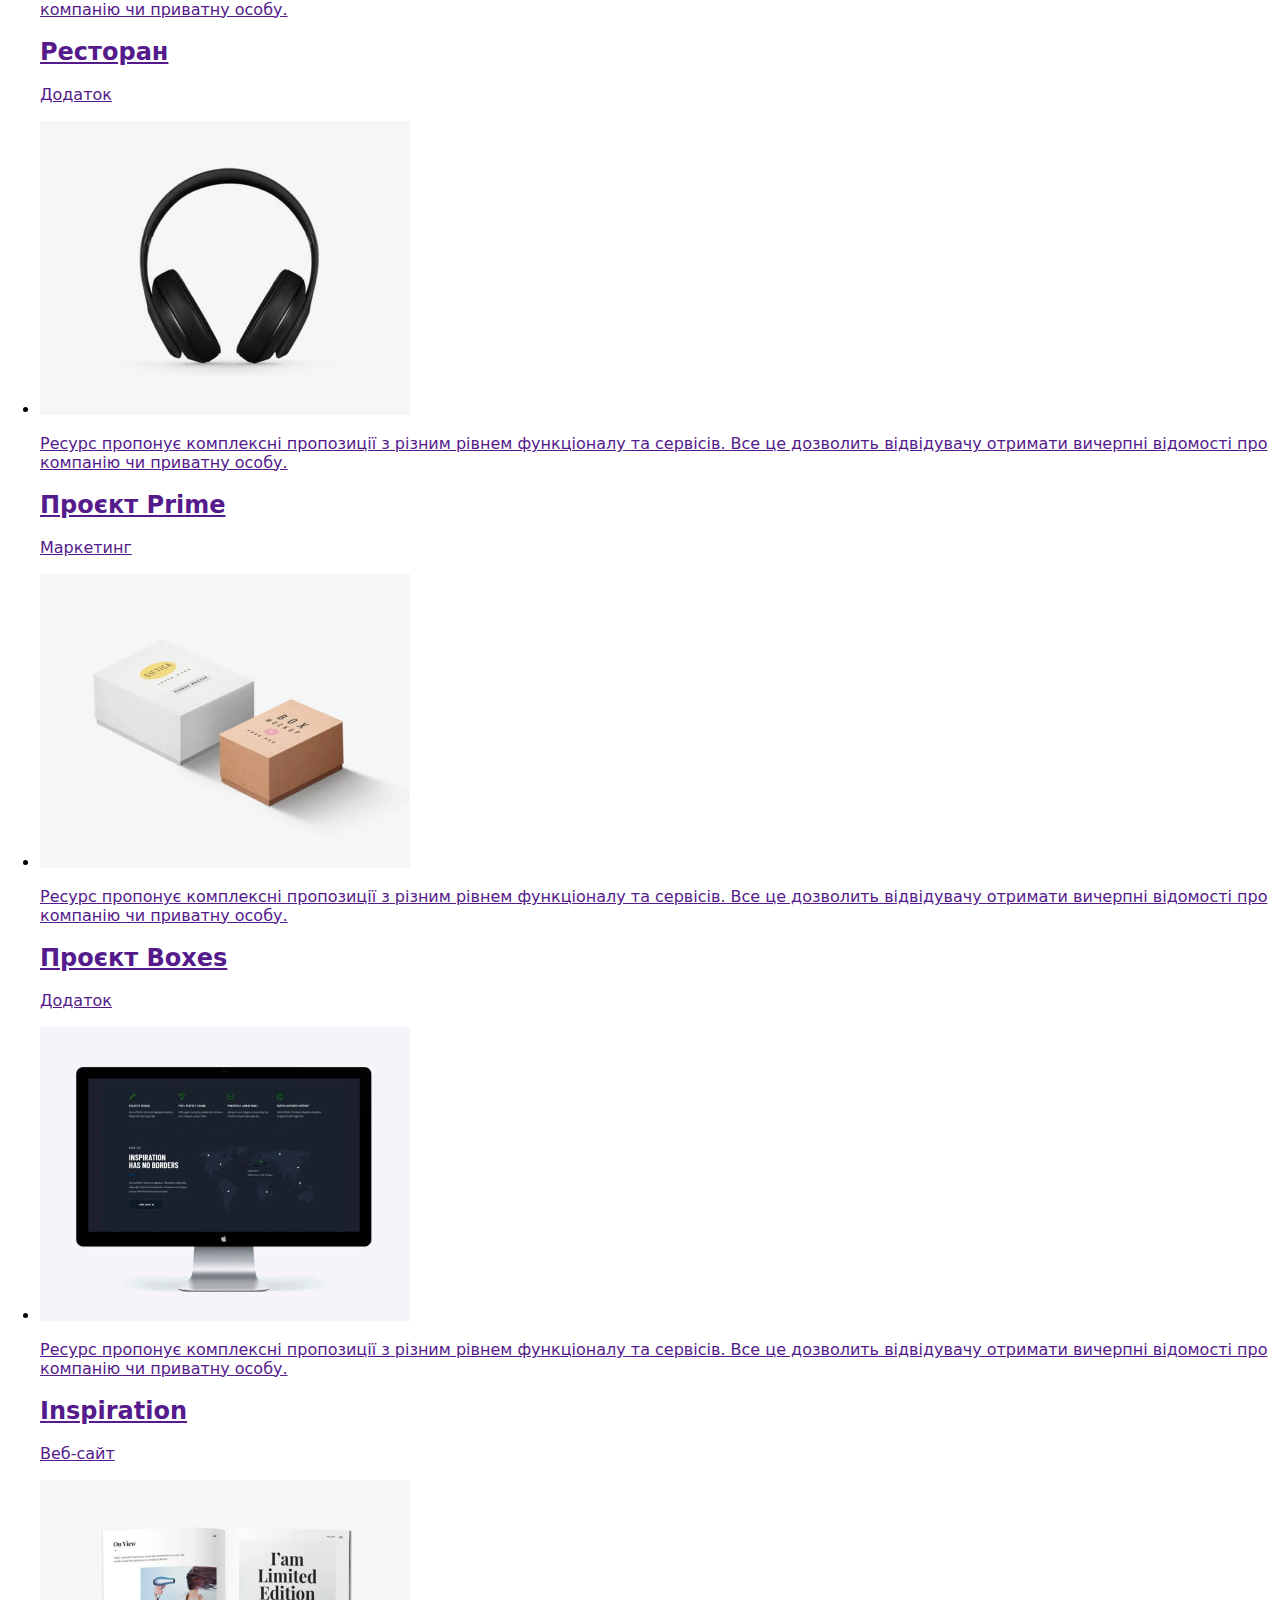
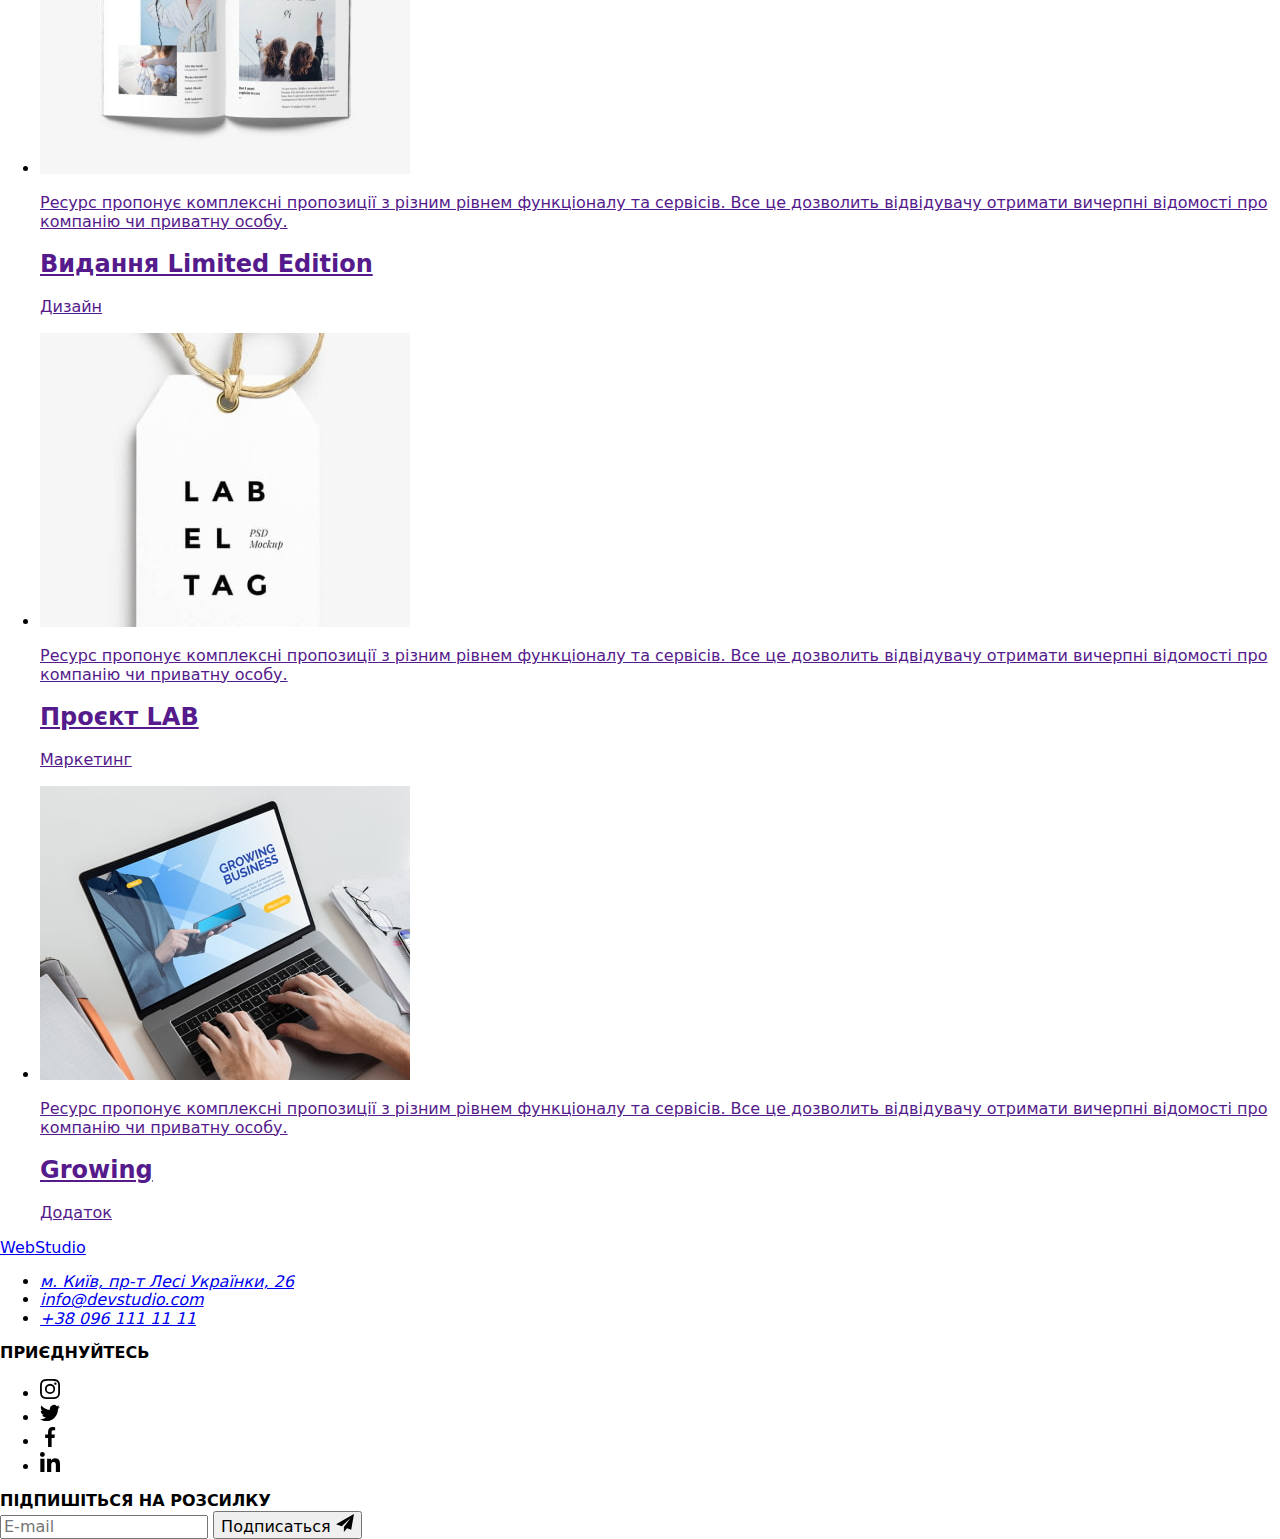
==== commit 906267db: "1" ====
--- a/portfolio.html
+++ b/portfolio.html
@@ -13,7 +13,7 @@
       rel="stylesheet"
       href="https://cdnjs.cloudflare.com/ajax/libs/modern-normalize/1.1.0/modern-normalize.min.css"
     />
-    <link rel="stylesheet" href="./css/styles.css" />
+    <link rel="stylesheet" href="./dist/css/main.min.css" />
   </head>
   <body>
     <header class="container">
@@ -339,8 +339,5 @@
         </div>
       </div>
     </footer>
-        </div>
-      </div>
-    </footer>
   </body>
 </html>
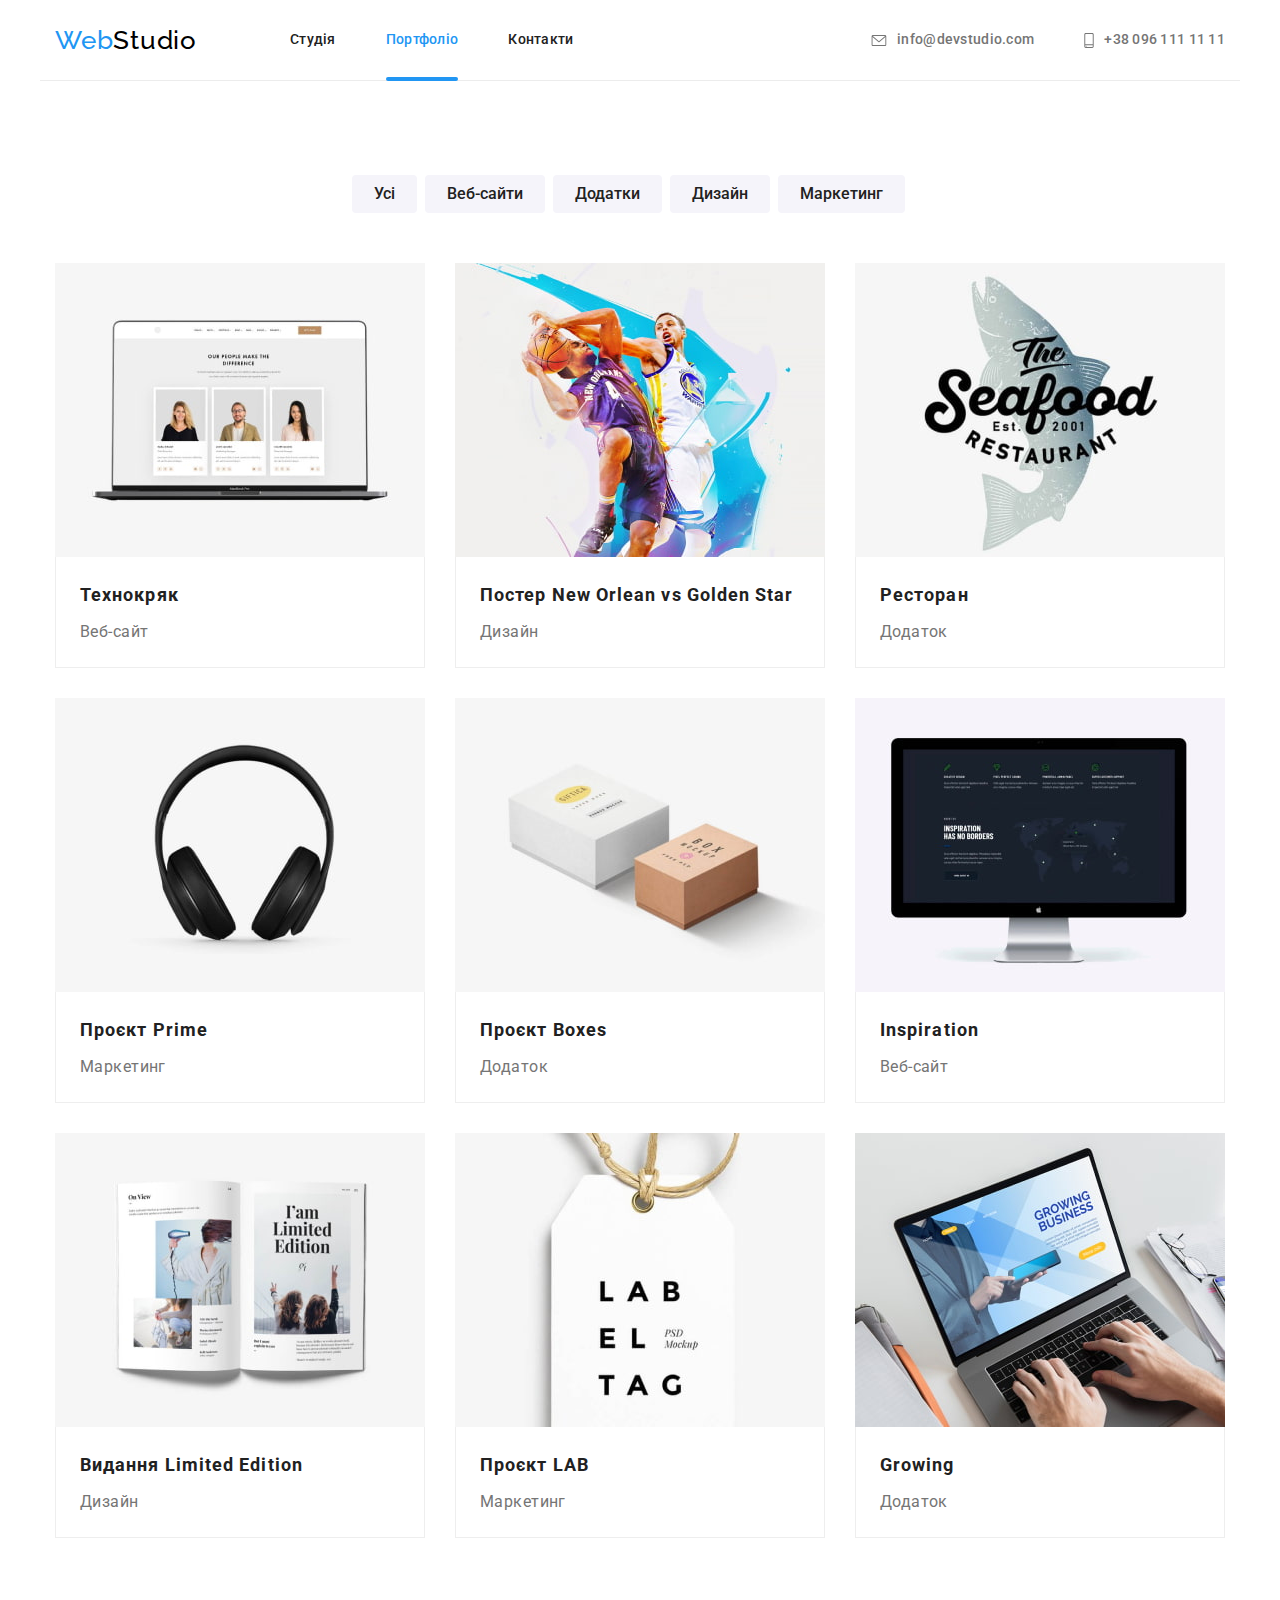
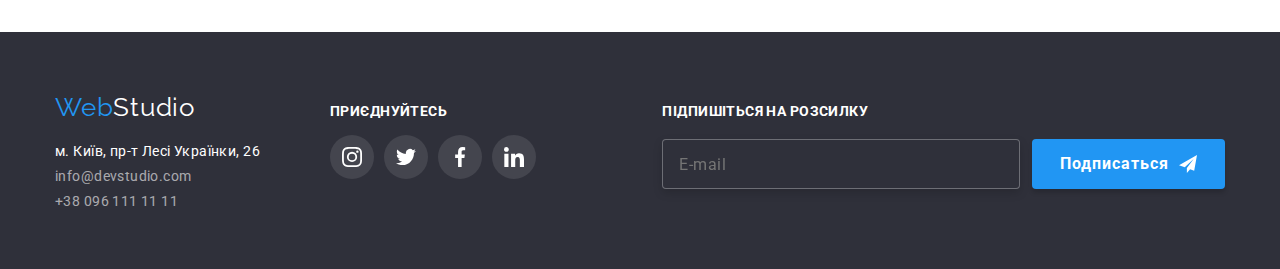
==== commit 92476bb9: "change_directory" ====
--- a/portfolio.html
+++ b/portfolio.html
@@ -13,7 +13,7 @@
       rel="stylesheet"
       href="https://cdnjs.cloudflare.com/ajax/libs/modern-normalize/1.1.0/modern-normalize.min.css"
     />
-    <link rel="stylesheet" href="./dist/css/main.min.css" />
+    <link rel="stylesheet" href="./css/main.min.css" />
   </head>
   <body>
     <header class="container">
--- a/css/main.min.css
+++ b/css/main.min.css
@@ -0,0 +1,801 @@
+:root {
+  --primary-text-color: #212121;
+  --interactive-color: #2196f3;
+  --secondary-text-color: #757575;
+  --background-text-color: #ffffff;
+  --logo-color-header: #000000;
+  --footer-backgroud-color: #2f303a;
+  --background-section-color: #f5f4fa;
+  --border-color: #eeeeee;
+  --color-icons: #afb1b8;
+}
+body {
+  background-color: #fff;
+  color: var(--primary-text-color);
+  font-family: Roboto, sans-serif;
+  font-size: 14px;
+  letter-spacing: 0.03em;
+}
+.container {
+  margin-right: auto;
+  margin-left: auto;
+  width: 1200px;
+  padding-left: 15px;
+  padding-right: 15px;
+}
+.section {
+  padding-top: 94px;
+  padding-bottom: 94px;
+  background-color: var(--background-text-color);
+}
+.section:nth-child(2) {
+  padding-bottom: 0px;
+}
+.section:nth-child(4) {
+  background-color: var(--background-section-color);
+}
+h1,
+h2,
+h3,
+h4,
+h5,
+h6 {
+  margin-top: 0;
+  margin-bottom: 0;
+}
+p {
+  margin-top: 0;
+  margin-bottom: 0;
+}
+ul {
+  margin: 0;
+  padding: 0;
+  list-style: none;
+}
+img {
+  display: block;
+  max-width: 100%;
+  height: auto;
+}
+.site__halflogo {
+  color: var(--interactive-color);
+}
+.site__logo {
+  color: var(--logo-color-header);
+  font-family: Raleway, sans-serif;
+  font-size: 26px;
+  line-height: 1.19;
+  text-decoration: none;
+  letter-spacing: 0.03em;
+}
+header {
+  border-bottom: 1px solid #ececec;
+}
+.site__header {
+  display: flex;
+  color: var(--secondary-text-color);
+  letter-spacing: 0.02em;
+  font-weight: 500;
+  line-height: 1.14;
+  align-items: center;
+}
+.site__nav {
+  display: flex;
+  align-items: center;
+}
+.nav__menu {
+  display: flex;
+  margin-left: 93px;
+  gap: 50px;
+  transition-property: color;
+  transition-duration: 250ms;
+  transition-timing-function: cubic-bezier(0.4, 0, 0.2, 1);
+}
+.nav__menu .link:hover,
+.nav__menu .link:focus {
+  color: var(--interactive-color);
+}
+.nav__link {
+  padding-top: 32px;
+  padding-bottom: 32px;
+  display: block;
+}
+.contacts {
+  display: flex;
+  list-style: none;
+  margin-left: auto;
+}
+.contacts__item:last-child {
+  margin-left: 50px;
+}
+.contacts__link {
+  display: flex;
+  color: var(--secondary-text-color);
+  letter-spacing: 0.02em;
+  text-decoration: none;
+  fill: currentColor;
+  align-items: center;
+  transition-property: color, fill;
+  transition-duration: 250ms;
+  transition-timing-function: cubic-bezier(0.4, 0, 0.2, 1);
+}
+.contacts__link:hover,
+.contacts__link:focus {
+  fill: var(--interactive-color);
+  color: var(--interactive-color);
+}
+.contacts__icon {
+  margin-right: 10px;
+  padding-top: 1px;
+}
+.nav__link {
+  text-decoration: none;
+  color: var(--primary-text-color);
+}
+.nav__link:hover,
+.nav__link:focus {
+  color: var(--interactive-color);
+}
+.nav__link--current {
+  position: relative;
+  color: var(--interactive-color);
+}
+.nav__link--current::after {
+  content: '';
+  position: absolute;
+  background-color: var(--interactive-color);
+  border-radius: 2px;
+  width: 100%;
+  height: 4px;
+  bottom: -1px;
+  left: 0;
+}
+.hero__page {
+  padding-top: 200px;
+  padding-bottom: 200px;
+  text-align: center;
+}
+.hero__title {
+  color: var(--background-text-color);
+  letter-spacing: 0.06em;
+  font-size: 44px;
+  line-height: 1.36;
+  font-weight: 900;
+  width: 696px;
+  margin-left: auto;
+  margin-right: auto;
+}
+.hero {
+  height: 600px;
+  max-width: 1600px;
+  margin-left: auto;
+  margin-right: auto;
+  background-image: linear-gradient(to right, rgba(47, 48, 58, 0.4), rgba(47, 48, 58, 0.4)),
+    url(../images/main-background.jpg);
+  background-size: cover;
+  background-position: center;
+  background-color: #c4c4c4;
+}
+.hero__button {
+  color: var(--background-text-color);
+  background-color: var(--interactive-color);
+  letter-spacing: 0.06em;
+  font-weight: 700;
+  font-size: 16px;
+  line-height: 1.88;
+  cursor: pointer;
+  border-radius: 4px;
+  padding: 10px 32px;
+  min-width: 130px;
+  border: 0 solid rgba(0, 0, 0, 0);
+  margin-top: 30px;
+  transition-property: box-shadow, background-color;
+  transition-duration: 250ms;
+  transition-timing-function: cubic-bezier(0.4, 0, 0.2, 1);
+}
+.advantage {
+  display: flex;
+  padding: initial;
+  gap: 30px;
+}
+.advantage__item {
+  width: 270px;
+  margin-right: 30px;
+  list-style: none;
+  background-color: var(--background-text-color);
+  text-align: left;
+  margin: 0;
+}
+.advantage__body {
+  background-color: var(--background-section-color);
+  border-radius: 4px;
+  margin-bottom: 30px;
+  height: 120px;
+  display: flex;
+  align-items: center;
+  justify-content: center;
+}
+.advantage__subtitle {
+  color: var(--primary-text-color);
+  font-weight: 700;
+  line-height: 1.14;
+  margin-bottom: 10px;
+  font-size: 14px;
+}
+.advantage__text {
+  color: var(--secondary-text-color);
+  line-height: 1.71;
+}
+.specialization {
+  display: flex;
+  padding: initial;
+  list-style: none;
+}
+.specialization__item {
+  margin-right: 30px;
+  background-color: var(--border-color);
+}
+.specialization__item:last-child {
+  margin-right: 0;
+}
+.section__title {
+  text-align: center;
+  font-size: 36px;
+  line-height: 1.16;
+  font-weight: 700;
+  margin-bottom: 50px;
+  color: var(--primary-text-color);
+}
+.specialization__body {
+  position: relative;
+}
+.specialization__text {
+  position: absolute;
+  font-style: normal;
+  font-weight: 700;
+  line-height: 1.14;
+  letter-spacing: 0.03em;
+  color: var(--background-text-color);
+  padding-bottom: 27px;
+  bottom: 0px;
+  transition: 250ms opacity cubic-bezier(0.4, 0, 0.2, 1);
+  opacity: 1;
+  width: 100%;
+  height: 100%;
+  display: flex;
+  align-items: flex-end;
+  justify-content: center;
+}
+.specialization__body::before {
+  content: '';
+  position: absolute;
+  width: 370px;
+  height: 70px;
+  background: rgba(47, 48, 58, 0.8);
+  opacity: 1;
+  bottom: 0;
+  transition: 250ms opacity cubic-bezier(0.4, 0, 0.2, 1);
+}
+.teammates {
+  display: flex;
+}
+.teammates__item {
+  margin-right: 30px;
+  background-color: var(--background-text-color);
+  box-shadow: 0px 1px 3px rgba(0, 0, 0, 0.12), 0px 1px 1px rgba(0, 0, 0, 0.14),
+    0px 2px 1px rgba(0, 0, 0, 0.2);
+  border-radius: 0px 0px 4px 4px;
+  text-align: center;
+}
+.teammates__item:last-child {
+  margin-right: 0;
+}
+.teammates__name {
+  color: var(--primary-text-color);
+  font-weight: 500;
+  font-size: 16px;
+  line-height: 1.19;
+}
+.teammates__profession {
+  color: var(--secondary-text-color);
+  font-size: 16px;
+  line-height: 1.19;
+  margin-top: 10px;
+}
+.teammates__text {
+  padding-top: 30px;
+  padding-bottom: 30px;
+}
+.social-networks {
+  display: flex;
+  justify-content: center;
+  gap: 10px;
+  padding-top: 16px;
+}
+.social-networks__item {
+  width: 44px;
+}
+.social-networks__link {
+  fill: var(--color-icons);
+  height: 44px;
+  width: 100%;
+  display: flex;
+  justify-content: center;
+  align-items: center;
+  background-color: #2196f3;
+  background: rgba(255, 255, 255, 0.1);
+  border-radius: 50%;
+  transition-property: fill, border-radius, background-color;
+  transition-duration: 250ms;
+  transition-timing-function: cubic-bezier(0.4, 0, 0.2, 1);
+}
+.social-networks__link:hover,
+.social-networks__link:focus {
+  fill: var(--background-text-color);
+  background-color: var(--interactive-color);
+  border-radius: 50%;
+}
+.portfolio-filter {
+  display: flex;
+  list-style: none;
+  padding-left: 0;
+  margin-bottom: 50px;
+  gap: 8px;
+}
+.portfolio-filter__item:last-child {
+  margin-right: 298px;
+}
+.portfolio-filter__item:first-child {
+  margin-left: 297px;
+}
+.portfolio-filter__button:hover,
+.portfolio-filter__button:focus {
+  box-shadow: 0px 4px 4px rgba(0, 0, 0, 0.15);
+  background-color: var(--interactive-color);
+  color: var(--background-text-color);
+  box-shadow: 0px 3px 1px rgba(0, 0, 0, 0.1), 0px 1px 2px rgba(0, 0, 0, 0.08),
+    0px 2px 2px rgba(0, 0, 0, 0.12);
+}
+.portfolio-filter__button {
+  font-family: inherit;
+  color: var(--primary-text-color);
+  background-color: var(--background-section-color);
+  font-weight: 500;
+  font-size: 16px;
+  line-height: 1.63;
+  cursor: pointer;
+  border-radius: 4px;
+  padding: 6px 22px;
+  border: 0 solid rgba(0, 0, 0, 0);
+  transition-property: box-shadow, color, background-color;
+  transition-duration: 250ms;
+  transition-timing-function: cubic-bezier(0.4, 0, 0.2, 1);
+}
+.portfolio {
+  background-color: var(--background-text-color);
+}
+.portfolio-project {
+  display: flex;
+  flex-wrap: wrap;
+  list-style: none;
+  padding-left: 0;
+}
+.portfolio-project__item {
+  width: calc((100% - 60px) / 3);
+  background-color: var(--background-text-color);
+  margin-right: 30px;
+  margin-bottom: 30px;
+}
+.portfolio-project__item:nth-child(3n) {
+  margin-right: 0;
+}
+.portfolio-project__item:nth-last-child(-n + 3) {
+  margin-bottom: 0;
+}
+.project {
+  display: block;
+  text-decoration: none;
+  transition-property: box-shadow;
+  transition-duration: 250ms;
+  transition-timing-function: cubic-bezier(0.4, 0, 0.2, 1);
+}
+.project:hover {
+  box-shadow: 0px 1px 1px rgba(0, 0, 0, 0.12), 0px 4px 4px rgba(0, 0, 0, 0.06),
+    1px 4px 6px rgba(0, 0, 0, 0.16);
+}
+.project__title {
+  color: var(--primary-text-color);
+  font-size: 18px;
+  line-height: 2;
+  letter-spacing: 0.06em;
+}
+.project__category {
+  color: var(--secondary-text-color);
+  font-size: 16px;
+  line-height: 1.88;
+  margin-top: 4px;
+}
+.project__border {
+  padding-top: 20px;
+  padding-bottom: 20px;
+  padding-left: 24px;
+  padding-right: 24px;
+  border-left: 1px solid var(--border-color);
+  border-right: 1px solid var(--border-color);
+  border-bottom: 1px solid var(--border-color);
+}
+.project__overlay {
+  position: relative;
+  overflow: hidden;
+}
+.project__overlay--active {
+  position: absolute;
+  display: flex;
+  width: 100%;
+  height: 100%;
+  opacity: 1;
+  transition: opacity 250ms cubic-bezier(0.4, 0, 0.2, 1);
+  background: rgba(33, 150, 243, 0.9);
+}
+.portfolio-project__item:hover .project__overlay--active,
+.portfolio-project__item:focus .project__overlay--active {
+  top: 100%;
+  transform: translate(0%, -100%);
+  transition: transform 250ms cubic-bezier(0.4, 0, 0.2, 1);
+}
+.project__overlay-text {
+  color: var(--background-text-color);
+  font-size: 18px;
+  line-height: 1.56;
+  letter-spacing: 0.03em;
+  display: flex;
+  align-items: center;
+  padding-left: 24px;
+  padding-right: 24px;
+}
+.clients {
+  display: flex;
+  gap: 30px;
+}
+.clients__link {
+  display: block;
+  border: 1px solid var(--color-icons);
+  border-radius: 4px;
+  cursor: pointer;
+  width: 170px;
+  height: 92px;
+  fill: var(--color-icons);
+  display: flex;
+  align-items: center;
+  justify-content: center;
+  transition-property: fill, border-color;
+  transition-duration: 250ms;
+  transition-timing-function: cubic-bezier(0.4, 0, 0.2, 1);
+}
+.clients__link:hover,
+.clients__link:focus {
+  fill: var(--interactive-color);
+  border-color: var(--interactive-color);
+}
+.footer {
+  color: var(--background-text-color);
+  padding-top: 60px;
+  padding-bottom: 60px;
+  background-color: var(--footer-backgroud-color);
+}
+.container__footer {
+  display: flex;
+  align-items: baseline;
+}
+.site__logo--white {
+  color: var(--background-text-color);
+}
+.address {
+  font-style: normal;
+  margin-top: 20px;
+}
+.address__list {
+  display: block;
+  flex-wrap: wrap;
+  padding: initial;
+  margin-right: 70px;
+}
+.address__item {
+  margin-bottom: 9px;
+  list-style: none;
+}
+.address__item:last-child {
+  margin-bottom: 0;
+}
+.makeit {
+  font-weight: 700;
+  font-size: 14px;
+  line-height: 1.14px;
+  letter-spacing: 0.03em;
+  color: var(--background-text-color);
+}
+.address__link {
+  transition-property: color;
+  transition-duration: 250ms;
+  transition-timing-function: cubic-bezier(0.4, 0, 0.2, 1);
+  text-decoration: none;
+  color: var(--background-text-color);
+}
+.address__link:hover,
+.address__link:focus {
+  color: var(--interactive-color);
+}
+.social-networks__link--white {
+  fill: var(--background-text-color);
+}
+.form-subscribe {
+  display: flex;
+  margin-left: auto;
+  background-color: #2196f3;
+  background-color: var(--footer-backgroud-color);
+}
+.form-subscribe__body {
+  display: block;
+}
+.form-title {
+  font-weight: 700;
+  line-height: 1.14;
+  letter-spacing: 0.03em;
+  color: var(--background-text-color);
+}
+.form-subscribe__content {
+  margin-top: 20px;
+  display: flex;
+}
+.form-subscribe__input {
+  font-size: 16px;
+  line-height: 20px;
+  letter-spacing: 0.03em;
+  background-color: var(--footer-backgroud-color);
+  border: 1px solid rgba(255, 255, 255, 0.3);
+  filter: drop-shadow(0px 4px 4px rgba(0, 0, 0, 0.15));
+  color: var(--background-text-color);
+  border-radius: 4px;
+  width: 358px;
+  height: 50px;
+  padding-left: 16px;
+}
+.form-subscribe__button {
+  background-color: var(--interactive-color);
+  font-family: 'Roboto';
+  font-weight: 700;
+  font-size: 16px;
+  line-height: 1.88;
+  letter-spacing: 0.06em;
+  color: var(--background-text-color);
+  box-shadow: 0px 4px 4px rgba(0, 0, 0, 0.15);
+  border-radius: 4px;
+  padding: 10px 28px 10px 28px;
+  cursor: pointer;
+  display: flex;
+  align-items: center;
+  margin-left: 12px;
+  border: none;
+}
+.form-subscribe__icon {
+  margin-left: 10px;
+  fill: var(--background-text-color);
+}
+.contacts-footer {
+  color: rgba(255, 255, 255, 0.6);
+  text-decoration: none;
+  font-weight: normal;
+  display: block;
+  transition-property: color;
+  transition-duration: 250ms;
+  transition-timing-function: cubic-bezier(0.4, 0, 0.2, 1);
+}
+.contacts-footer:hover,
+.contacts-footer:focus {
+  color: var(--interactive-color);
+}
+.hidden {
+  position: absolute;
+  white-space: nowrap;
+  width: 0;
+  height: 0;
+  overflow: hidden;
+}
+.backdrop {
+  position: fixed;
+  top: 0;
+  bottom: 0;
+  width: 100%;
+  height: 100%;
+  background-color: rgba(0, 0, 0, 0.2);
+  opacity: 1;
+  transition: opacity 250ms cubic-bezier(0.4, 0, 0.2, 1);
+  transition: background-color 250ms cubic-bezier(0.4, 0, 0.2, 1);
+}
+.backdrop.is-hidden {
+  pointer-events: none;
+  opacity: 0;
+  transition: opacity 250ms cubic-bezier(0.4, 0, 0.2, 1);
+}
+.modal {
+  position: absolute;
+  top: 50%;
+  left: 50%;
+  transform: translate(-50%, -50%) scale(1);
+  padding: 40px 40px 40px 40px;
+  background: var(--background-text-color);
+  box-shadow: 0px 1px 3px rgba(0, 0, 0, 0.12), 0px 1px 1px rgba(0, 0, 0, 0.14),
+    0px 2px 1px rgba(0, 0, 0, 0.2);
+  border-radius: 4px;
+  width: 528px;
+  background-color: var(--background-text-color);
+  transition: transform 250ms cubic-bezier(0.4, 0, 0.2, 1);
+}
+.modal__close-button {
+  background-color: #fff;
+  border: none;
+  position: absolute;
+  top: -7%;
+  right: -9%;
+}
+.modal__close-icon {
+  background: #fff;
+  border: 1px solid rgba(0, 0, 0, 0.1);
+  border-radius: 50%;
+  cursor: pointer;
+  padding: 5px;
+}
+.modal__close-button:hover,
+.modal__close-button:focus {
+  fill: var(--interactive-color);
+  transition: fill 250ms cubic-bezier(0.4, 0, 0.2, 1);
+}
+.backdrop.is-hidden .modal {
+  transform: translate(-50%, -50%) scale(0.9);
+  transition: transform 2500ms cubic-bezier(0.4, 0, 0.2, 1);
+}
+.modal__title {
+  display: flex;
+  justify-content: center;
+  font-family: 'Roboto';
+  font-weight: 700;
+  font-size: 1.15;
+  line-height: 23px;
+  letter-spacing: 0.03em;
+  color: var(--primary-text-color);
+  margin-bottom: 12px;
+  font-size: 20px;
+}
+.modal__form-field {
+  display: block;
+  position: relative;
+}
+.modal__form {
+  position: relative;
+}
+.modal__form-input {
+  width: 100%;
+  border: 1px solid rgba(33, 33, 33, 0.2);
+  border-radius: 4px;
+  height: 40px;
+  cursor: pointer;
+  padding-left: 42px;
+}
+.modal__form-input:hover {
+  border-color: var(--interactive-color);
+  transition: border-color 250ms cubic-bezier(0.4, 0, 0.2, 1);
+}
+.modal__form-field:hover .modal__input-icon {
+  fill: var(--interactive-color);
+  transition: fill 250ms cubic-bezier(0.4, 0, 0.2, 1);
+}
+.modal__form-input:focus ~ svg {
+  fill: var(--interactive-color);
+  transition: fill 250ms cubic-bezier(0.4, 0, 0.2, 1);
+}
+.modal__form-textarea {
+  width: 100%;
+  height: 120px;
+  resize: none;
+  border: 1px solid rgba(33, 33, 33, 0.2);
+  border-radius: 4px;
+  margin-top: 4px;
+  margin-bottom: 10px;
+  padding-top: 12px;
+  padding-left: 16px;
+  cursor: pointer;
+}
+.modal__form-textarea:hover,
+.modal__form-textarea:focus {
+  border-color: var(--interactive-color);
+  transition: border-color 250ms cubic-bezier(0.4, 0, 0.2, 1);
+}
+.modal__checkbox-body {
+  display: flex;
+  justify-content: center;
+  align-items: center;
+  line-height: 1.71;
+  letter-spacing: 0.03em;
+  color: var(--secondary-text-color);
+}
+.modal__form-input {
+  margin-top: 4px;
+  margin-bottom: 10px;
+}
+.modal__contract-link {
+  color: var(--interactive-color);
+}
+.modal__submit-button {
+  font-family: 'Roboto';
+  font-weight: 700;
+  font-size: 16px;
+  line-height: 1.86;
+  letter-spacing: 0.06em;
+  color: var(--background-text-color);
+  background: var(--interactive-color);
+  box-shadow: 0px 4px 4px rgba(0, 0, 0, 0.15);
+  border-radius: 4px;
+  padding: 10px 52px 10px 52px;
+  border: none;
+  margin-top: 30px;
+  cursor: pointer;
+}
+.modal__submit-body {
+  display: flex;
+  justify-content: center;
+}
+.modal__form-text {
+  line-height: 1.17;
+  letter-spacing: 0.01em;
+  color: var(--secondary-text-color);
+}
+.modal__form-input {
+  position: relative;
+}
+.modal__input-icon {
+  position: absolute;
+  top: 45%;
+  left: 12px;
+  pointer-events: none;
+}
+.modal__checkbox-input {
+  -webkit-appearance: none;
+  -moz-appearance: none;
+  appearance: none;
+  position: absolute;
+}
+.modal__icon-agreement {
+  margin-right: 7px;
+}
+.modal__checkbox-input:checked + .modal__icon-agreement {
+  opacity: 1;
+  transition: opacity 250ms cubic-bezier(0.4, 0, 0.2, 1);
+  border: 0.2px solid var(--background-text-color);
+  transition: border 250ms cubic-bezier(0.4, 0, 0.2, 1);
+}
+.modal__checkbox-input + .modal__icon-agreement {
+  opacity: 0;
+  transition: opacity 250ms cubic-bezier(0.4, 0, 0.2, 1);
+}
+.modal__checkbox-input:checked + .modal__icon-agreement {
+  opacity: 1;
+  transition: opacity 250ms cubic-bezier(0.4, 0, 0.2, 1);
+  border: 0.2px solid var(--background-text-color);
+  transition: border 250ms cubic-bezier(0.4, 0, 0.2, 1);
+}
+.modal__checkbox-input + .modal__icon-agreement {
+  opacity: 0;
+  transition: opacity 250ms cubic-bezier(0.4, 0, 0.2, 1);
+}
+.modal__icon-border {
+  position: absolute;
+  margin-right: 390px;
+}
+.modal__checkbox-input:checked ~ .modal__icon-border {
+  opacity: 0;
+  transition: opacity 250ms cubic-bezier(0.4, 0, 0.2, 1);
+}
+.modal__checkbox-input ~ .modal__icon-border {
+  opacity: 1;
+  transition: opacity 250ms cubic-bezier(0.4, 0, 0.2, 1);
+} /*# sourceMappingURL=main.min.css.map */
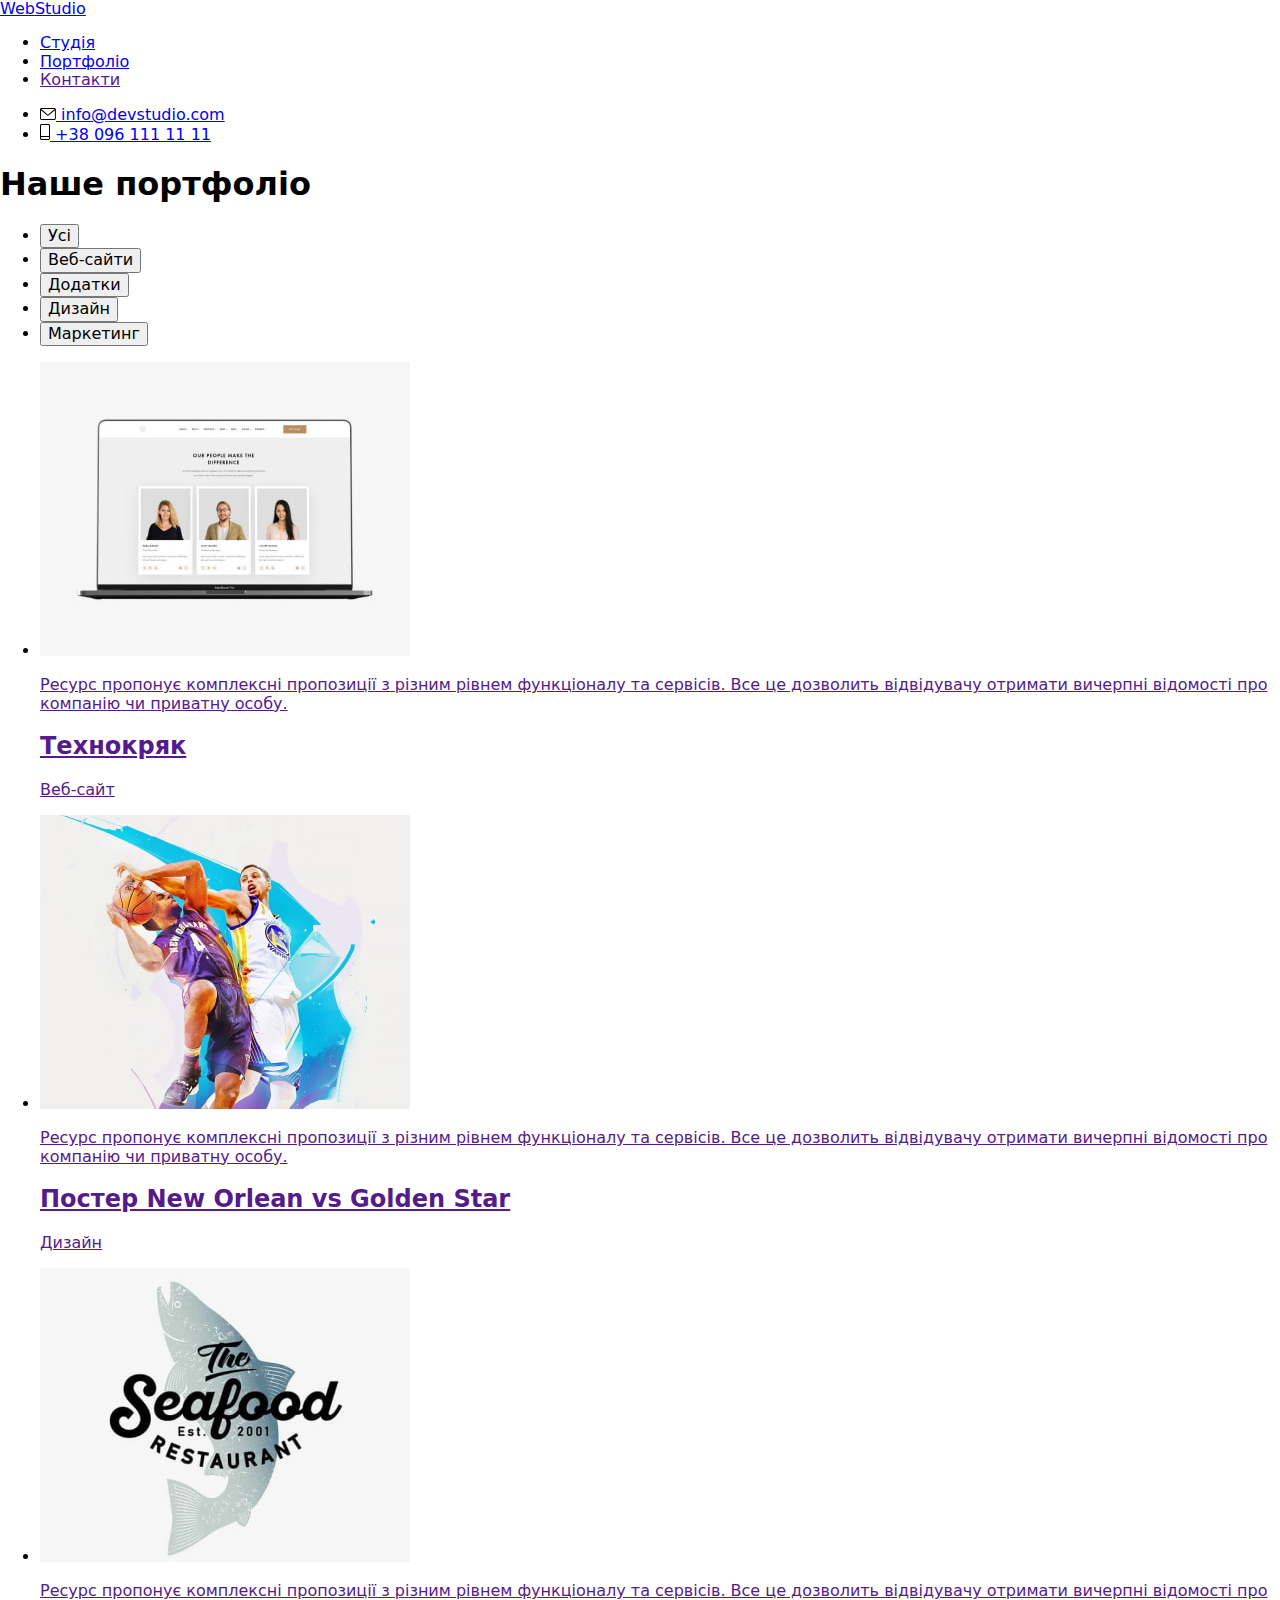
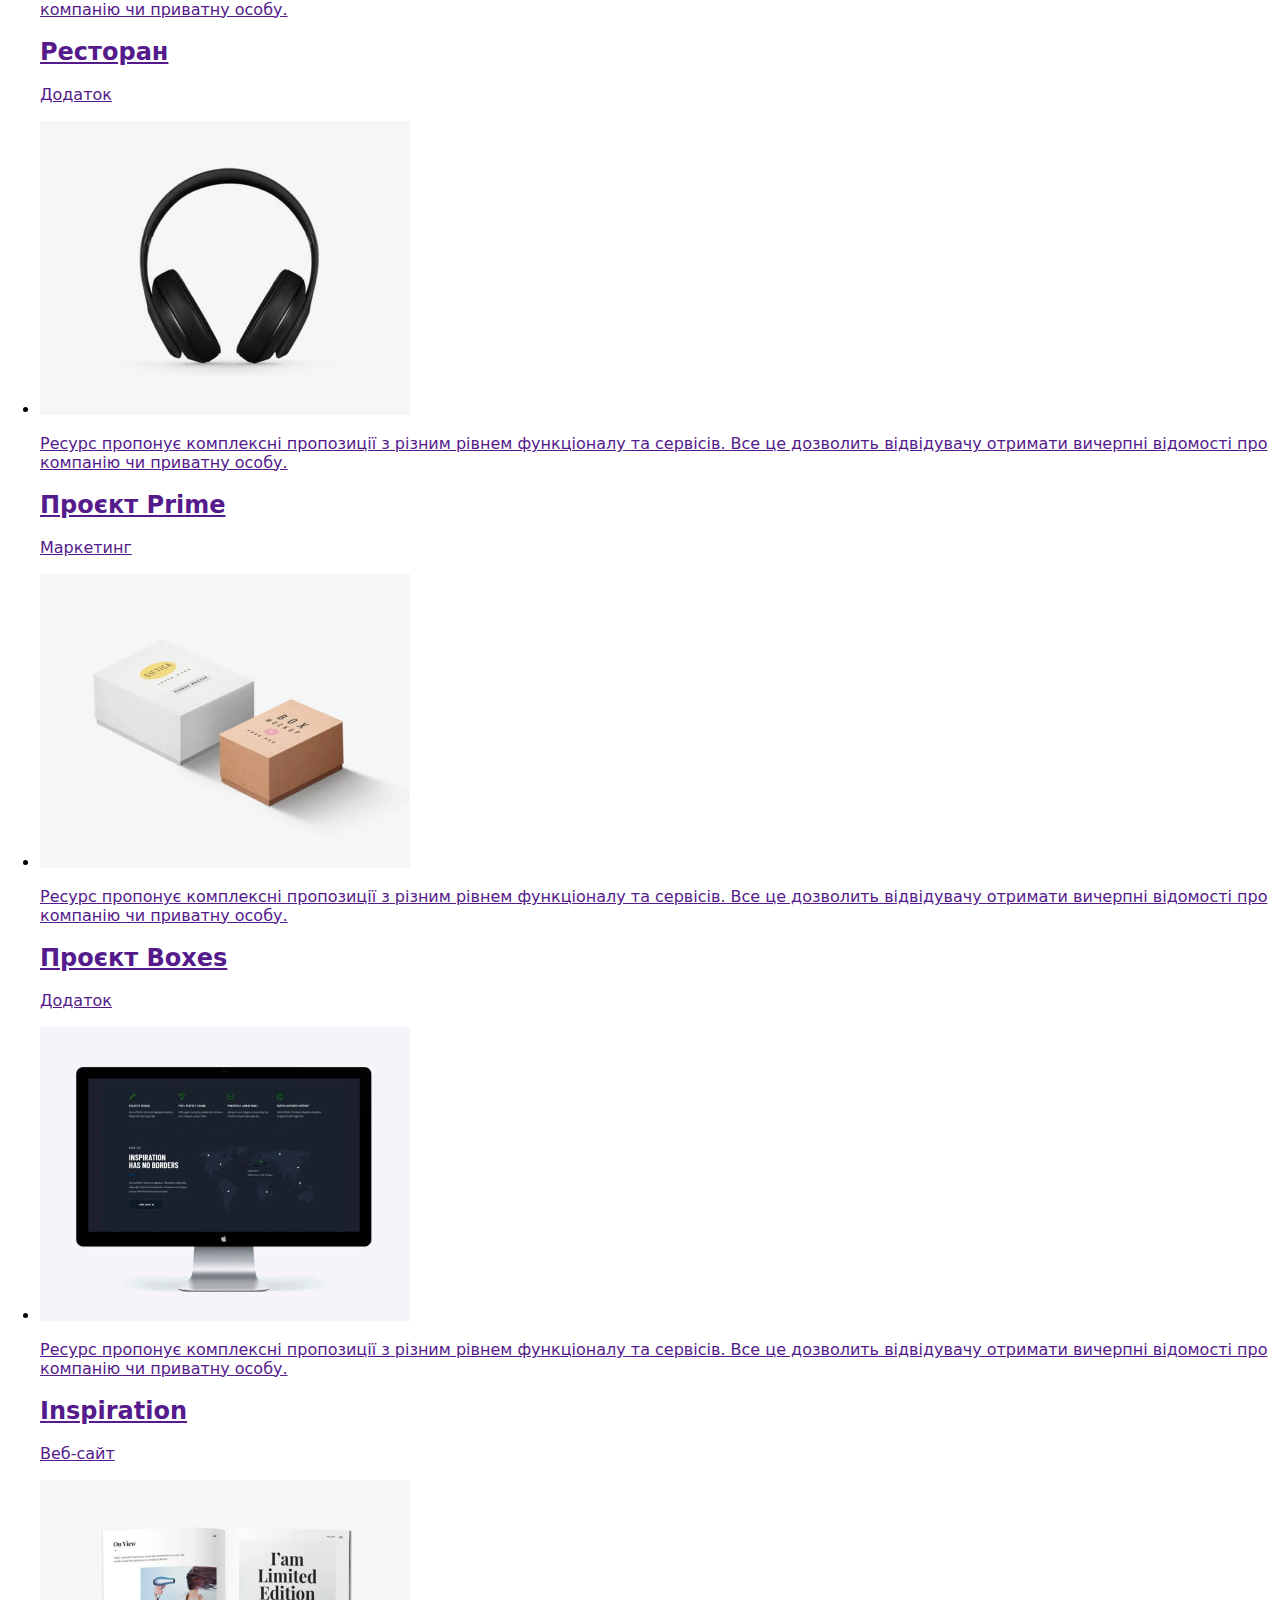
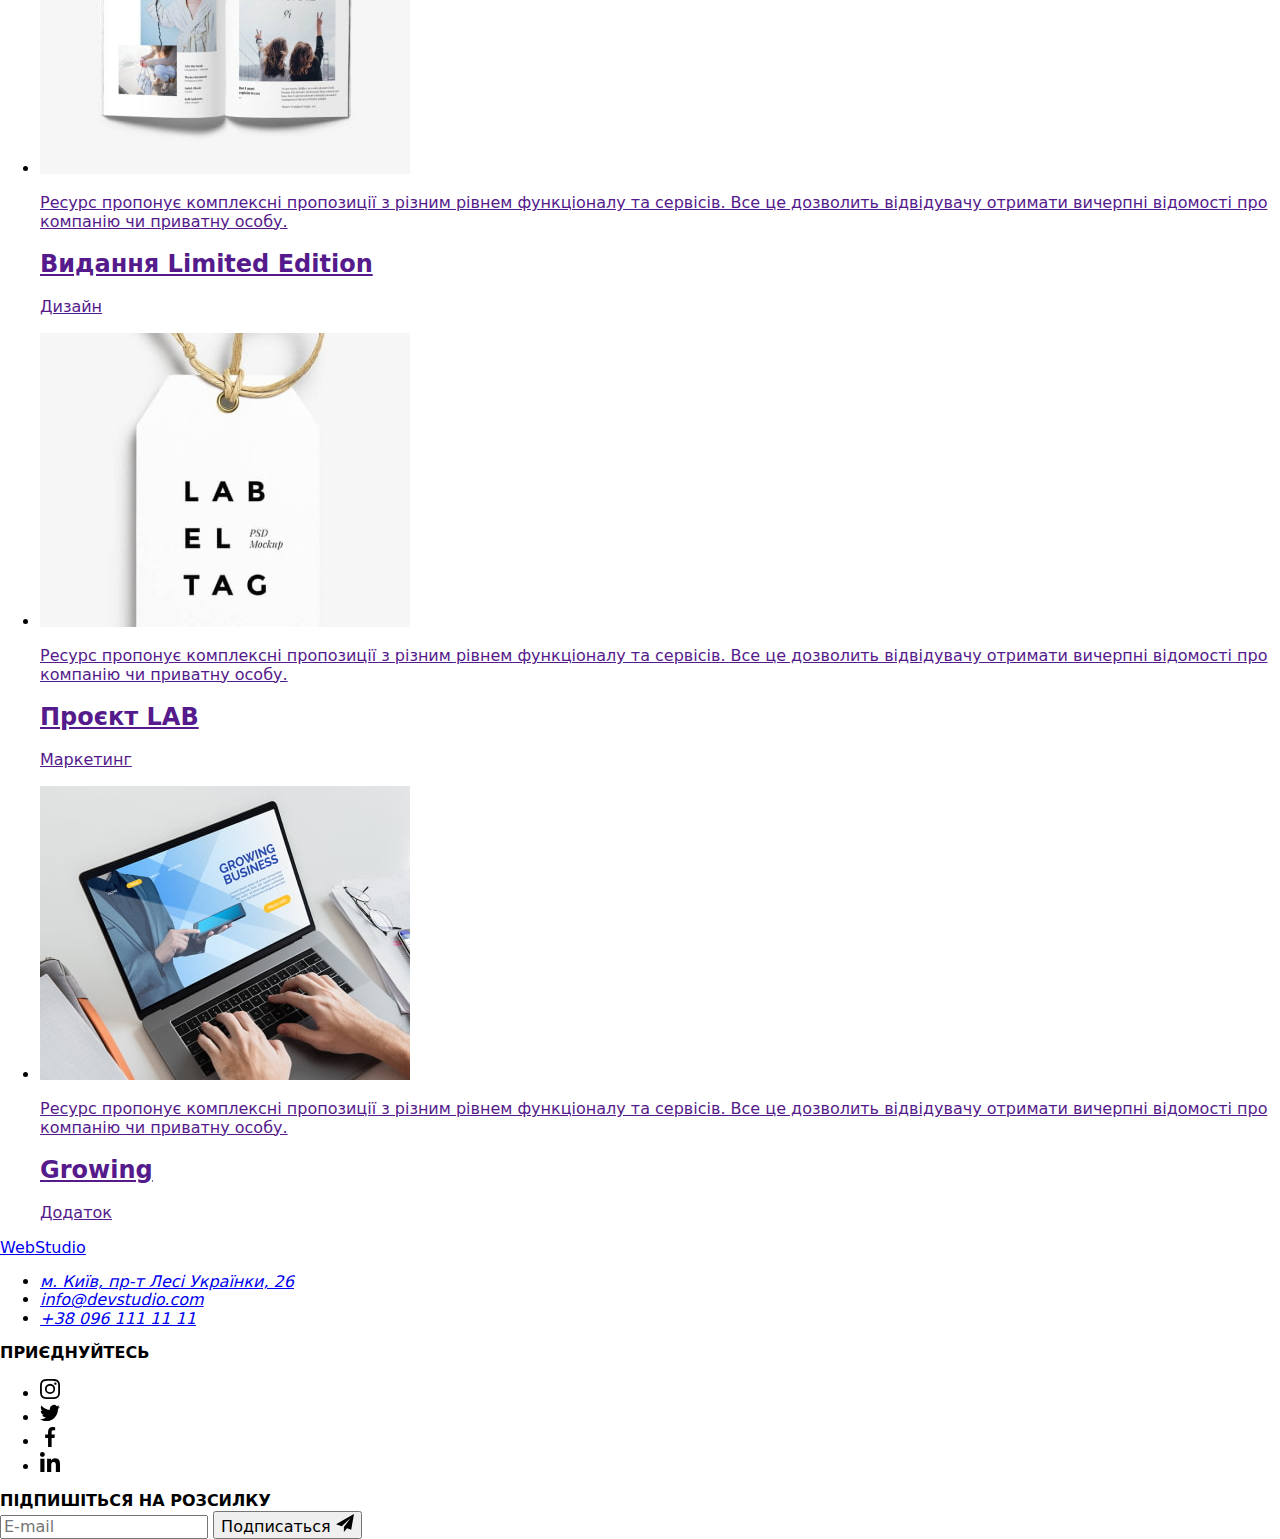
==== commit 20619eb5: "maybe_now" ====
--- a/portfolio.html
+++ b/portfolio.html
@@ -13,7 +13,7 @@
       rel="stylesheet"
       href="https://cdnjs.cloudflare.com/ajax/libs/modern-normalize/1.1.0/modern-normalize.min.css"
     />
-    <link rel="stylesheet" href="./css/main.min.css" />
+    <link rel="stylesheet" href="./dist/css/main.min.css" />
   </head>
   <body>
     <header class="container">
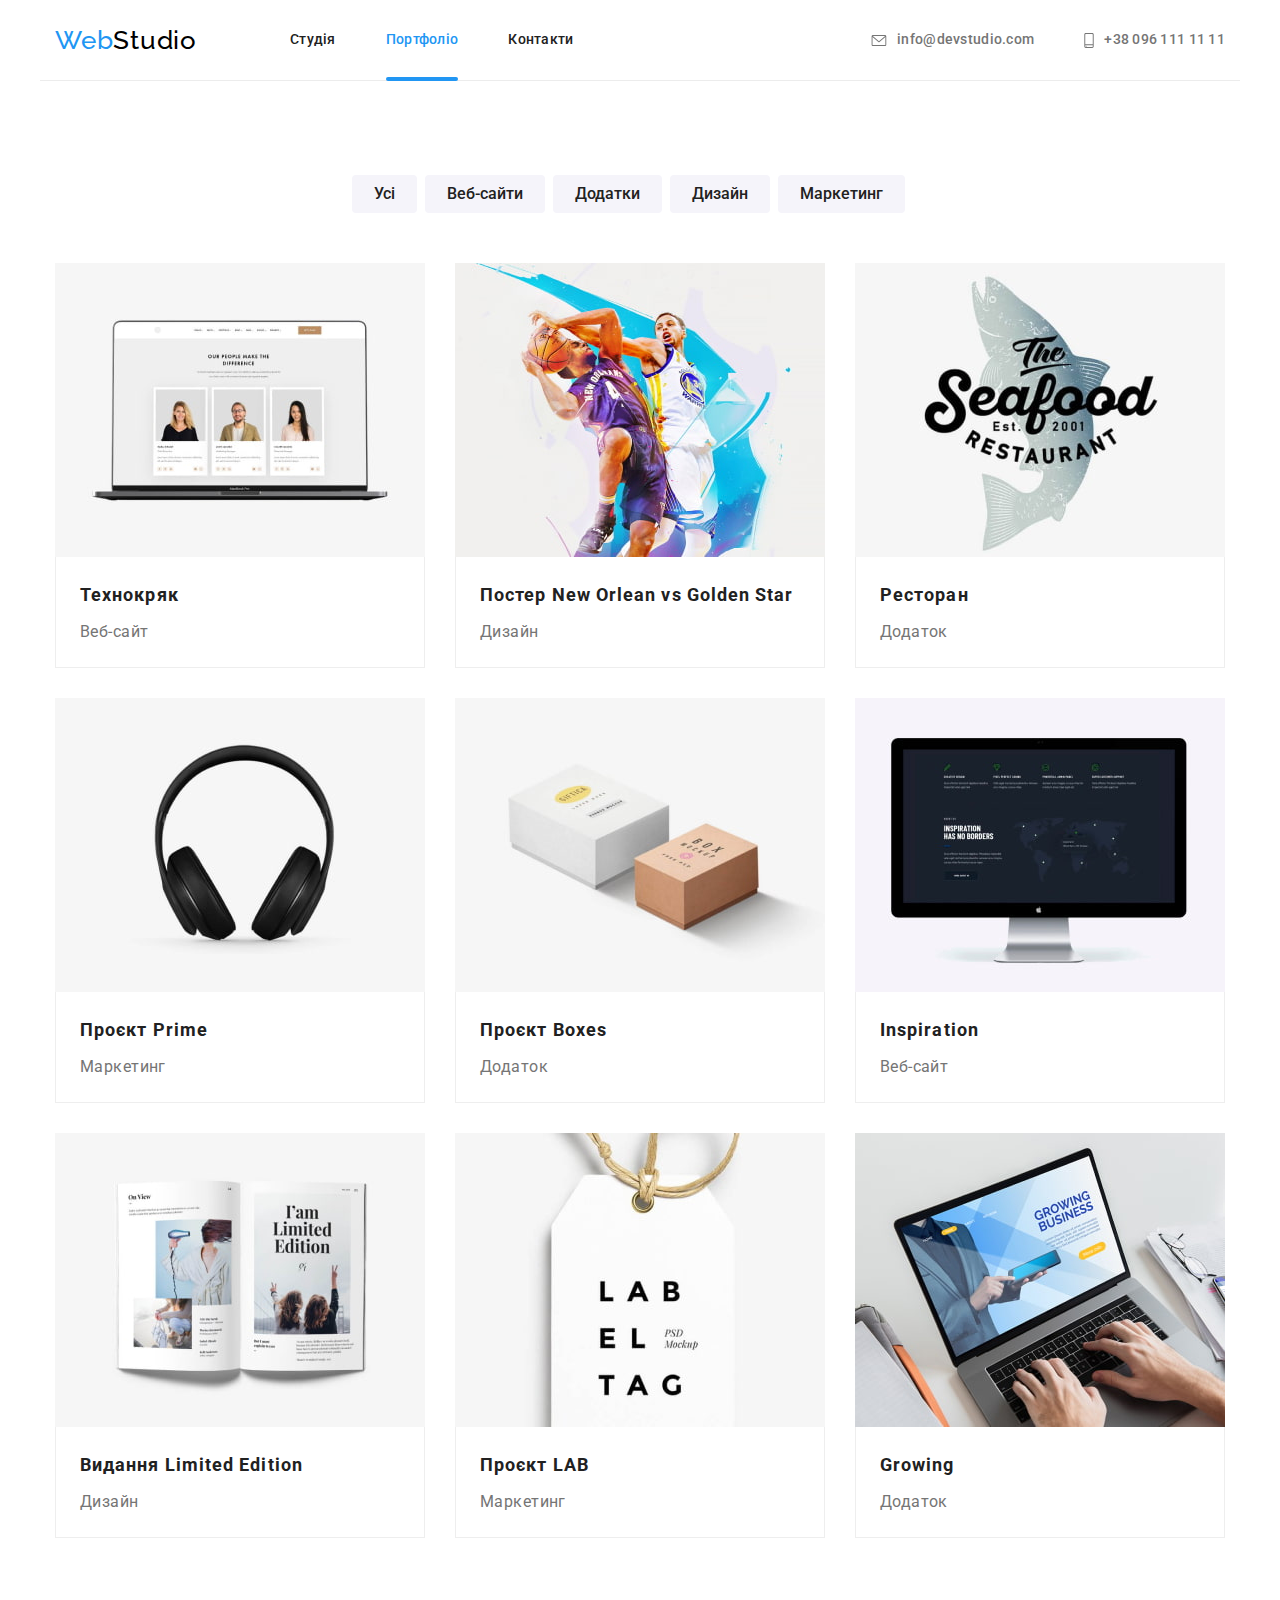
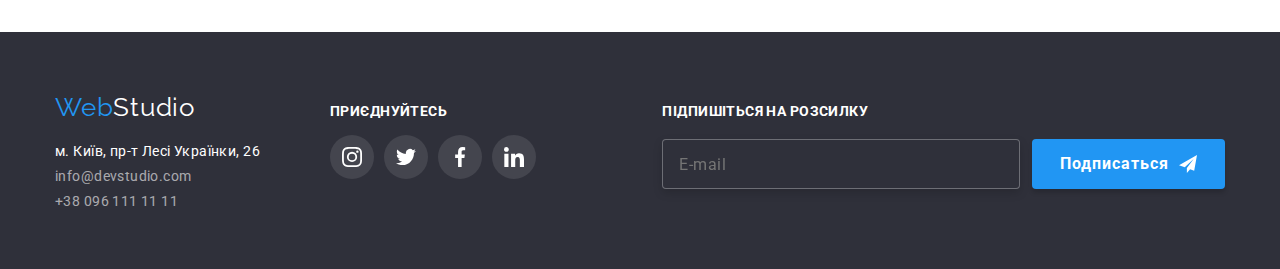
==== commit d58e86fc: "OK" ====
--- a/portfolio.html
+++ b/portfolio.html
@@ -13,7 +13,7 @@
       rel="stylesheet"
       href="https://cdnjs.cloudflare.com/ajax/libs/modern-normalize/1.1.0/modern-normalize.min.css"
     />
-    <link rel="stylesheet" href="./dist/css/main.min.css" />
+    <link rel="stylesheet" href="./css/main.min.css" />
   </head>
   <body>
     <header class="container">
--- a/css/main.min.css
+++ b/css/main.min.css
@@ -0,0 +1 @@
+body{background-color:#fff;color:#212121;font-family:Roboto,sans-serif;font-size:14px;letter-spacing:.03em}.container{margin-right:auto;margin-left:auto;width:1200px;padding-left:15px;padding-right:15px}.section{padding-top:94px;padding-bottom:94px;background-color:#fff}.section:nth-child(2){padding-bottom:0px}.section:nth-child(4){background-color:#f5f4fa}h1,h2,h3,h4,h5,h6{margin-top:0;margin-bottom:0}p{margin-top:0;margin-bottom:0}ul{margin:0;padding:0;list-style:none}img{display:block;max-width:100%;height:auto}.contacts-footer{color:rgba(255,255,255,.6);text-decoration:none;font-weight:normal;display:block;transition-property:color;transition-duration:250ms;transition-timing-function:cubic-bezier(0.4, 0, 0.2, 1)}.contacts-footer:hover,.contacts-footer:focus{color:#2196f3}.form-subscribe{display:flex;margin-left:auto;background-color:#2196f3;background-color:#2f303a}.form-subscribe__body{display:block}.form-title{font-weight:700;line-height:1.14;letter-spacing:.03em;color:#fff}.form-subscribe__content{margin-top:20px;display:flex}.form-subscribe__input{font-size:16px;line-height:20px;letter-spacing:.03em;background-color:#2f303a;border:1px solid rgba(255,255,255,.3);filter:drop-shadow(0px 4px 4px rgba(0, 0, 0, 0.15));color:#fff;border-radius:4px;width:358px;height:50px;padding-left:16px}.form-subscribe__button{background-color:#2196f3;font-family:Roboto,sans-serif;font-weight:700;font-size:16px;line-height:1.88;letter-spacing:.06em;color:#fff;box-shadow:0px 4px 4px rgba(0,0,0,.15);border-radius:4px;padding:10px 28px 10px 28px;cursor:pointer;display:flex;align-items:center;margin-left:12px;border:none}.form-subscribe__icon{margin-left:10px;fill:#fff}.footer{color:#fff;padding-top:60px;padding-bottom:60px;background-color:#2f303a}.container__footer{display:flex;align-items:baseline}.address{font-style:normal;margin-top:20px}.address__list{display:block;flex-wrap:wrap;padding:initial;margin-right:70px}.address__item{margin-bottom:9px;list-style:none}.address__item:last-child{margin-bottom:0}.makeit{font-weight:700;font-size:14px;line-height:1.14px;letter-spacing:.03em;color:#fff}.address__link{transition-property:color;transition-duration:250ms;transition-timing-function:cubic-bezier(0.4, 0, 0.2, 1);text-decoration:none;color:#fff}.address__link:hover,.address__link:focus{color:#2196f3}.nav__link{text-decoration:none;color:#212121}.nav__link:hover,.nav__link:focus{color:#2196f3}.nav__link--current{position:relative;color:#2196f3}.nav__link--current::after{content:"";position:absolute;background-color:#2196f3;border-radius:2px;width:100%;height:4px;bottom:-1px;left:0}header{border-bottom:1px solid #ececec}.site__header{display:flex;color:#757575;letter-spacing:.02em;font-weight:500;line-height:1.14;align-items:center}.site__nav{display:flex;align-items:center}.nav__menu{display:flex;margin-left:93px;gap:50px;transition-property:color;transition-duration:250ms;transition-timing-function:cubic-bezier(0.4, 0, 0.2, 1)}.nav__link{padding-top:32px;padding-bottom:32px;display:block}.contacts{display:flex;list-style:none;margin-left:auto}.contacts__item:last-child{margin-left:50px}.contacts__link{display:flex;color:#757575;letter-spacing:.02em;text-decoration:none;fill:currentColor;align-items:center;transition-property:color,fill;transition-duration:250ms;transition-timing-function:cubic-bezier(0.4, 0, 0.2, 1)}.contacts__link:hover,.contacts__link:focus{fill:#2196f3;color:#2196f3}.contacts__icon{margin-right:10px;padding-top:1px}.hidden{position:absolute;white-space:nowrap;width:0;height:0;overflow:hidden}.site__halflogo{color:#2196f3}.site__logo{color:#000;font-family:Raleway,sans-serif;font-size:26px;line-height:1.19;text-decoration:none;letter-spacing:.03em}.site__logo--white{color:#fff}.backdrop{position:fixed;top:0;bottom:0;width:100%;height:100%;background-color:rgba(0,0,0,.2);opacity:1;transition:opacity 250ms cubic-bezier(0.4, 0, 0.2, 1);transition:background-color 250ms cubic-bezier(0.4, 0, 0.2, 1)}.backdrop.is-hidden{pointer-events:none;opacity:0;transition:opacity 250ms cubic-bezier(0.4, 0, 0.2, 1)}.modal{position:absolute;top:50%;left:50%;transform:translate(-50%, -50%) scale(1);padding:40px 40px 40px 40px;background:#fff;box-shadow:0px 1px 3px rgba(0,0,0,.12),0px 1px 1px rgba(0,0,0,.14),0px 2px 1px rgba(0,0,0,.2);border-radius:4px;width:528px;background-color:#fff;transition:transform 250ms cubic-bezier(0.4, 0, 0.2, 1)}.modal__close-button{background-color:#fff;border:none;position:absolute;top:-7%;right:-9%}.modal__close-button:hover,.modal__close-button:focus{fill:#2196f3;transition:fill 250ms cubic-bezier(0.4, 0, 0.2, 1)}.modal__close-icon{background:#fff;border:1px solid rgba(0,0,0,.1);border-radius:50%;cursor:pointer;padding:5px}.backdrop.is-hidden .modal{transform:translate(-50%, -50%) scale(0.9);transition:transform 2500ms cubic-bezier(0.4, 0, 0.2, 1)}.modal__title{display:flex;justify-content:center;font-family:Roboto,sans-serif;font-weight:700;font-size:1.15;line-height:23px;letter-spacing:.03em;color:#212121;margin-bottom:12px;font-size:20px}.modal__form-field{display:block;position:relative}.modal__form{position:relative}.modal__form-input{width:100%;border:1px solid rgba(33,33,33,.2);border-radius:4px;height:40px;cursor:pointer;padding-left:42px}.modal__form-input:hover{border-color:#2196f3;transition:border-color 250ms cubic-bezier(0.4, 0, 0.2, 1)}.modal__form-input:focus~svg{fill:#2196f3;transition:fill 250ms cubic-bezier(0.4, 0, 0.2, 1)}.modal__form-textarea{width:100%;height:120px;resize:none;border:1px solid rgba(33,33,33,.2);border-radius:4px;margin-top:4px;margin-bottom:10px;padding-top:12px;padding-left:16px;cursor:pointer}.modal__form-textarea:hover,.modal__form-textarea:focus{border-color:#2196f3;transition:border-color 250ms cubic-bezier(0.4, 0, 0.2, 1)}.modal__checkbox-body{display:flex;justify-content:center;align-items:center;line-height:1.71;letter-spacing:.03em;color:#757575}.modal__form-input{margin-top:4px;margin-bottom:10px}.modal__contract-link{color:#2196f3}.modal__submit-button{font-family:Roboto,sans-serif;font-weight:700;font-size:16px;line-height:1.86;letter-spacing:.06em;color:#fff;background:#2196f3;box-shadow:0px 4px 4px rgba(0,0,0,.15);border-radius:4px;padding:10px 52px 10px 52px;border:none;margin-top:30px;cursor:pointer}.modal__submit-body{display:flex;justify-content:center}.modal__form-text{line-height:1.17;letter-spacing:.01em;color:#757575}.modal__form-input{position:relative}.modal__input-icon{position:absolute;top:45%;left:12px;pointer-events:none}.modal__form-field:hover .modal__input-icon{fill:#2196f3;transition:fill 250ms cubic-bezier(0.4, 0, 0.2, 1)}.modal__checkbox-input{-webkit-appearance:none;-moz-appearance:none;appearance:none;position:absolute}.modal__icon-agreement{margin-right:7px}.modal__checkbox-input:checked+.modal__icon-agreement{opacity:1;transition:opacity 250ms cubic-bezier(0.4, 0, 0.2, 1);border:.2px solid #fff;transition:border 250ms cubic-bezier(0.4, 0, 0.2, 1)}.modal__checkbox-input+.modal__icon-agreement{opacity:0;transition:opacity 250ms cubic-bezier(0.4, 0, 0.2, 1)}.modal__icon-border{position:absolute;margin-right:390px}.modal__checkbox-input:checked~.modal__icon-border{opacity:0;transition:opacity 250ms cubic-bezier(0.4, 0, 0.2, 1)}.teammates-cards{display:flex}.teammates-cards__item{margin-right:30px;background-color:#fff;box-shadow:0px 1px 3px rgba(0,0,0,.12),0px 1px 1px rgba(0,0,0,.14),0px 2px 1px rgba(0,0,0,.2);border-radius:0px 0px 4px 4px;text-align:center}.teammates-cards__item:last-child{margin-right:0}.teammates__name{color:#212121;font-weight:500;font-size:16px;line-height:1.19}.teammates__profession{color:#757575;font-size:16px;line-height:1.19;margin-top:10px}.teammates__body{padding-top:30px;padding-bottom:30px}.social-networks{display:flex;justify-content:center;gap:10px;padding-top:16px}.social-networks__item{width:44px}.social-networks__link{fill:#afb1b8;height:44px;width:100%;display:flex;justify-content:center;align-items:center;background-color:#2196f3;background:rgba(255,255,255,.1);border-radius:50%;transition-property:fill,border-radius,background-color;transition-duration:250ms;transition-timing-function:cubic-bezier(0.4, 0, 0.2, 1)}.social-networks__link:hover,.social-networks__link:focus{fill:#fff;background-color:#2196f3;border-radius:50%}.social-networks__link--white{fill:#fff}.advantage-cards{display:flex;padding:initial;gap:30px}.advantage-cards__item{width:270px;margin-right:30px;list-style:none;background-color:#fff;text-align:left;margin:0}.advantage{background-color:#f5f4fa;border-radius:4px;margin-bottom:30px;height:120px;display:flex;align-items:center;justify-content:center}.advantage__subtitle{color:#212121;font-weight:700;line-height:1.14;margin-bottom:10px;font-size:14px}.advantage__text{color:#757575;line-height:1.71}.clients{display:flex;gap:30px}.clients__link{display:block;border:1px solid #afb1b8;border-radius:4px;cursor:pointer;width:170px;height:92px;fill:#afb1b8;display:flex;align-items:center;justify-content:center;transition-property:fill,border-color;transition-duration:250ms;transition-timing-function:cubic-bezier(0.4, 0, 0.2, 1)}.clients__link:hover,.clients__link:focus{fill:#2196f3;border-color:#2196f3}.hero__page{padding-top:200px;padding-bottom:200px;text-align:center}.hero__title{color:#fff;letter-spacing:.06em;font-size:44px;line-height:1.36;font-weight:900;width:696px;margin-left:auto;margin-right:auto}.hero{height:600px;max-width:1600px;margin-left:auto;margin-right:auto;background-image:linear-gradient(to right, rgba(47, 48, 58, 0.4), rgba(47, 48, 58, 0.4)),url(/../images/main-background.jpg);background-size:cover;background-position:center;background-color:#c4c4c4}.hero__button{color:#fff;background-color:#2196f3;letter-spacing:.06em;font-weight:700;font-size:16px;line-height:1.88;cursor:pointer;border-radius:4px;padding:10px 32px;min-width:130px;border:0 solid rgba(0,0,0,0);margin-top:30px;transition-property:box-shadow,background-color;transition-duration:250ms;transition-timing-function:cubic-bezier(0.4, 0, 0.2, 1)}.portfolio-filter{display:flex;list-style:none;padding-left:0;margin-bottom:50px;gap:8px}.portfolio-filter__item:last-child{margin-right:298px}.portfolio-filter__item:first-child{margin-left:297px}.portfolio-filter__button{font-family:Roboto,sans-serif;color:#212121;background-color:#f5f4fa;font-weight:500;font-size:16px;line-height:1.63;cursor:pointer;border-radius:4px;padding:6px 22px;border:0 solid rgba(0,0,0,0);transition-property:box-shadow,color,background-color;transition-duration:250ms;transition-timing-function:cubic-bezier(0.4, 0, 0.2, 1)}.portfolio-filter__button:hover,.portfolio-filter__button:focus{box-shadow:0px 4px 4px rgba(0,0,0,.15);background-color:#2196f3;color:#fff;box-shadow:0px 3px 1px rgba(0,0,0,.1),0px 1px 2px rgba(0,0,0,.08),0px 2px 2px rgba(0,0,0,.12)}.project__overlay{position:relative;overflow:hidden}.project__overlay--active{position:absolute;display:flex;width:100%;height:100%;opacity:1;transition:opacity 250ms cubic-bezier(0.4, 0, 0.2, 1);background:rgba(33,150,243,.9)}.portfolio-project__item:hover .project__overlay--active,.portfolio-project__item:focus .project__overlay--active{top:100%;transform:translate(0%, -100%);transition:transform 250ms cubic-bezier(0.4, 0, 0.2, 1)}.project__overlay-text{color:#fff;font-size:18px;line-height:1.56;letter-spacing:.03em;display:flex;align-items:center;padding-left:24px;padding-right:24px}.portfolio{background-color:#fff}.portfolio-project{display:flex;flex-wrap:wrap;list-style:none;padding-left:0}.portfolio-project__item{width:calc((100% - 60px)/3);background-color:#fff;margin-right:30px;margin-bottom:30px}.portfolio-project__item:nth-child(3n){margin-right:0}.portfolio-project__item:nth-last-child(-n+3){margin-bottom:0}.project{display:block;text-decoration:none;transition-property:box-shadow;transition-duration:250ms;transition-timing-function:cubic-bezier(0.4, 0, 0.2, 1)}.project:hover{box-shadow:0px 1px 1px rgba(0,0,0,.12),0px 4px 4px rgba(0,0,0,.06),1px 4px 6px rgba(0,0,0,.16)}.project__title{color:#212121;font-size:18px;line-height:2;letter-spacing:.06em}.project__category{color:#757575;font-size:16px;line-height:1.88;margin-top:4px}.project__border{padding-top:20px;padding-bottom:20px;padding-left:24px;padding-right:24px;border-left:1px solid #eee;border-right:1px solid #eee;border-bottom:1px solid #eee}.specialization-cards{display:flex;padding:initial;list-style:none}.specialization-cards__item{margin-right:30px;background-color:#eee}.specialization-cards__item:last-child{margin-right:0}.section__title{text-align:center;font-size:36px;line-height:1.16;font-weight:700;margin-bottom:50px;color:#212121}.specialization{position:relative}.specialization::before{content:"";position:absolute;width:370px;height:70px;background:rgba(47,48,58,.8);opacity:1;bottom:0;transition:250ms opacity cubic-bezier(0.4, 0, 0.2, 1)}.specialization__text{position:absolute;font-style:normal;font-weight:700;line-height:1.14;letter-spacing:.03em;color:#fff;padding-bottom:27px;bottom:0px;transition:250ms opacity cubic-bezier(0.4, 0, 0.2, 1);opacity:1;width:100%;height:100%;display:flex;align-items:flex-end;justify-content:center}/*# sourceMappingURL=main.min.css.map */